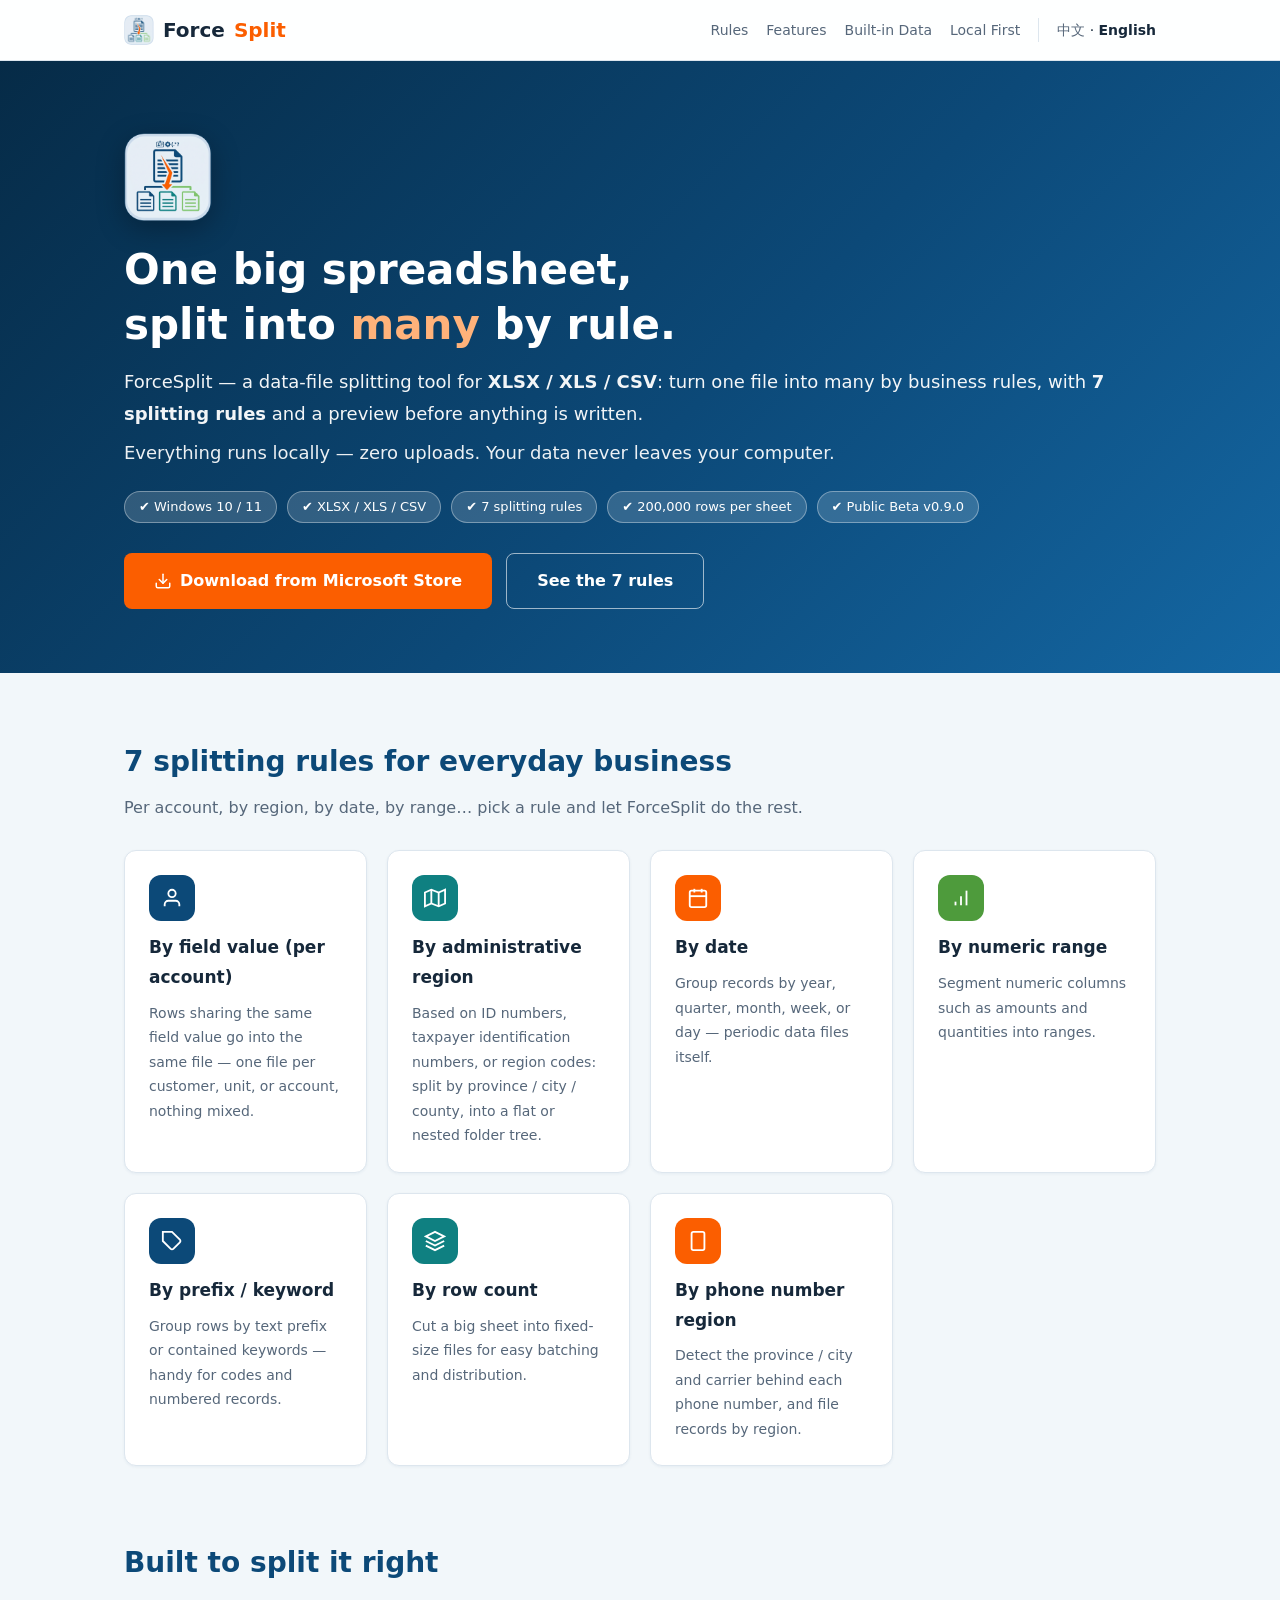
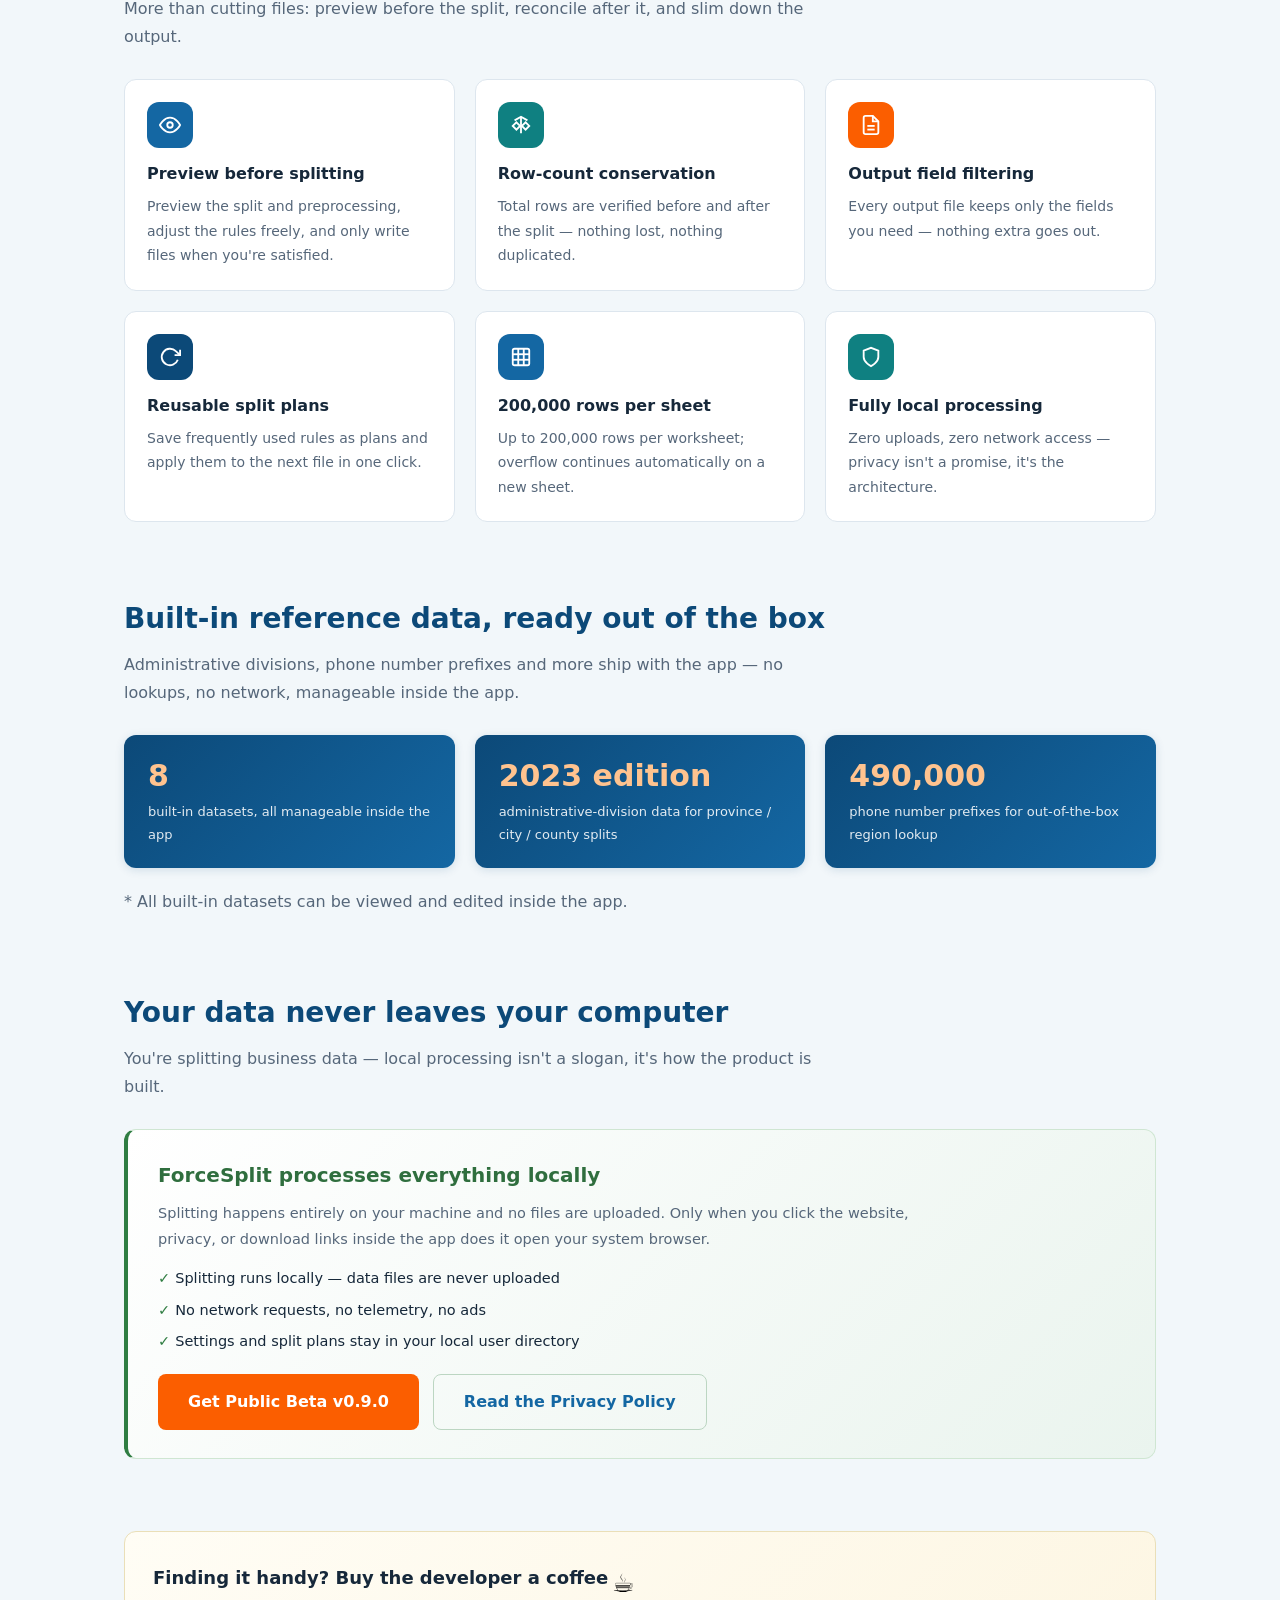
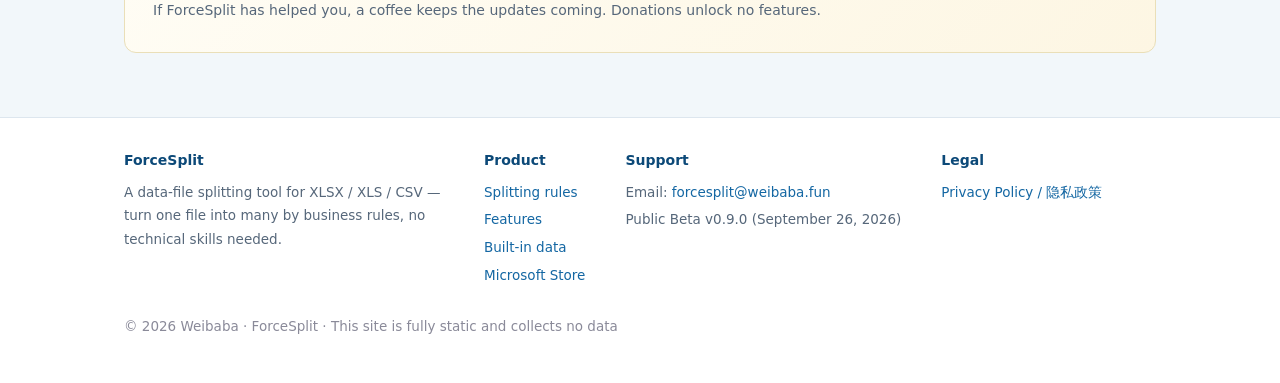
==== en/index.html @ 882e931e "v0.9.0" ====
<!DOCTYPE html>
<html lang="en">
<head>
<meta charset="UTF-8">
<meta name="viewport" content="width=device-width, initial-scale=1.0">
<link rel="icon" href="/favicon.ico" sizes="48x48">
<link rel="icon" type="image/png" sizes="128x128" href="/favicon.png">
<link rel="apple-touch-icon" href="/apple-touch-icon.png">
<meta name="description" content="ForceSplit — split XLSX / XLS / CSV data files into multiple files by business rules, no technical skills needed (Windows). 7 splitting rules: field value, administrative region, date, numeric range, prefix/keyword, row count, phone region; preview before splitting, row-count verification, fully local processing with zero uploads.">
<meta property="og:title" content="ForceSplit — Split Data Files by Field Rules">
<meta property="og:description" content="Split XLSX / XLS / CSV into multiple files by business rules · 7 splitting rules · preview before splitting · row-count verification · fully local, zero uploads.">
<meta property="og:type" content="website">
<meta property="og:url" content="https://forcesplit.weibaba.fun/en/">
<title>ForceSplit — Split Data Files by Field Rules | XLSX / XLS / CSV · 7 Rules</title>
<link rel="canonical" href="https://forcesplit.weibaba.fun/en/">
<link rel="alternate" hreflang="zh-CN" href="https://forcesplit.weibaba.fun/">
<link rel="alternate" hreflang="en" href="https://forcesplit.weibaba.fun/en/">
<link rel="alternate" hreflang="x-default" href="https://forcesplit.weibaba.fun/">
<meta property="og:image" content="https://forcesplit.weibaba.fun/assets/img/logo.png">
<link rel="stylesheet" href="/assets/style.css">
<script type="application/ld+json">
{"@context":"https://schema.org","@type":"SoftwareApplication",
 "name":"ForceSplit","operatingSystem":"Windows 10, Windows 11",
 "applicationCategory":"UtilitiesApplication",
 "url":"https://forcesplit.weibaba.fun/","softwareVersion":"0.9.0",
 "inLanguage":["zh-CN","en"],
 "description":"Split XLSX / XLS / CSV data files into multiple files by field-based business rules, fully processed locally on Windows."}
</script>
</head>
<body>

<nav>
  <div class="container nav-inner">
    <a class="brand" href="/en/"><img src="/assets/img/logo.png" alt="ForceSplit">Force<span class="dot">Split</span></a>
    <div class="nav-links">
      <a class="hide-sm" href="#rules">Rules</a>
      <a class="hide-sm" href="#features">Features</a>
      <a class="hide-sm" href="#data">Built-in Data</a>
      <a class="hide-sm" href="#local">Local First</a>
      <span class="lang-switch"><a href="/" hreflang="zh-CN" lang="zh-CN">中文</a> · <b>English</b></span>
    </div>
  </div>
</nav>

<header class="hero">
  <div class="container">
    <img class="hero-logo" src="/assets/img/logo.png" alt="ForceSplit">
    <h1>One big spreadsheet,<br>split into <span class="key">many</span> by rule.</h1>
    <p class="pitch">ForceSplit — a data-file splitting tool for <b>XLSX / XLS / CSV</b>: turn one file into many by business rules, with <b>7 splitting rules</b> and a preview before anything is written.</p>
    <p class="sub">Everything runs locally — zero uploads. Your data never leaves your computer.</p>
    <div class="platform-pills">
      <span class="pill">✔ Windows 10 / 11</span>
      <span class="pill">✔ XLSX / XLS / CSV</span>
      <span class="pill">✔ 7 splitting rules</span>
      <span class="pill">✔ 200,000 rows per sheet</span>
      <span class="pill">✔ Public Beta v0.9.0</span>
    </div>
    <div class="btn-row">
      <a class="btn btn-primary" href="https://apps.microsoft.com/detail/9MXMRG84K642">
        <svg width="18" height="18" viewBox="0 0 24 24" fill="none" stroke="currentColor" stroke-width="2" stroke-linecap="round" stroke-linejoin="round"><path d="M21 15v4a2 2 0 0 1-2 2H5a2 2 0 0 1-2-2v-4"/><polyline points="7 10 12 15 17 10"/><line x1="12" y1="15" x2="12" y2="3"/></svg>
        Download from Microsoft Store
      </a>
      <a class="btn btn-ghost" href="#rules">See the 7 rules</a>
    </div>
  </div>
</header>

<main class="container">

  <!-- ============ Rules ============ -->
  <section class="block" id="rules">
    <h2 class="title">7 splitting rules for everyday business</h2>
    <p class="lead">Per account, by region, by date, by range… pick a rule and let ForceSplit do the rest.</p>
    <div class="rule-grid">
      <div class="rule">
        <div class="ico c1"><svg width="22" height="22" viewBox="0 0 24 24" fill="none" stroke="currentColor" stroke-width="2"><path d="M20 21v-2a4 4 0 0 0-4-4H8a4 4 0 0 0-4 4v2"/><circle cx="12" cy="7" r="4"/></svg></div>
        <h3>By field value (per account)</h3>
        <p>Rows sharing the same field value go into the same file — one file per customer, unit, or account, nothing mixed.</p>
      </div>
      <div class="rule">
        <div class="ico c2"><svg width="22" height="22" viewBox="0 0 24 24" fill="none" stroke="currentColor" stroke-width="2"><polygon points="1 6 8 3 16 6 23 3 23 18 16 21 8 18 1 21"/><line x1="8" y1="3" x2="8" y2="18"/><line x1="16" y1="6" x2="16" y2="21"/></svg></div>
        <h3>By administrative region</h3>
        <p>Based on ID numbers, taxpayer identification numbers, or region codes: split by province / city / county, into a flat or nested folder tree.</p>
      </div>
      <div class="rule">
        <div class="ico c3"><svg width="22" height="22" viewBox="0 0 24 24" fill="none" stroke="currentColor" stroke-width="2"><rect x="3" y="4" width="18" height="18" rx="2"/><line x1="16" y1="2" x2="16" y2="6"/><line x1="8" y1="2" x2="8" y2="6"/><line x1="3" y1="10" x2="21" y2="10"/></svg></div>
        <h3>By date</h3>
        <p>Group records by year, quarter, month, week, or day — periodic data files itself.</p>
      </div>
      <div class="rule">
        <div class="ico c4"><svg width="22" height="22" viewBox="0 0 24 24" fill="none" stroke="currentColor" stroke-width="2"><line x1="12" y1="20" x2="12" y2="10"/><line x1="18" y1="20" x2="18" y2="4"/><line x1="6" y1="20" x2="6" y2="16"/></svg></div>
        <h3>By numeric range</h3>
        <p>Segment numeric columns such as amounts and quantities into ranges.</p>
      </div>
      <div class="rule">
        <div class="ico c1"><svg width="22" height="22" viewBox="0 0 24 24" fill="none" stroke="currentColor" stroke-width="2"><path d="M20.59 13.41l-7.17 7.17a2 2 0 0 1-2.83 0L2 12V2h10l8.59 8.59a2 2 0 0 1 0 2.83z"/><line x1="7" y1="7" x2="7.01" y2="7"/></svg></div>
        <h3>By prefix / keyword</h3>
        <p>Group rows by text prefix or contained keywords — handy for codes and numbered records.</p>
      </div>
      <div class="rule">
        <div class="ico c2"><svg width="22" height="22" viewBox="0 0 24 24" fill="none" stroke="currentColor" stroke-width="2"><polygon points="12 2 2 7 12 12 22 7 12 2"/><polyline points="2 17 12 22 22 17"/><polyline points="2 12 12 17 22 12"/></svg></div>
        <h3>By row count</h3>
        <p>Cut a big sheet into fixed-size files for easy batching and distribution.</p>
      </div>
      <div class="rule">
        <div class="ico c3"><svg width="22" height="22" viewBox="0 0 24 24" fill="none" stroke="currentColor" stroke-width="2"><rect x="5" y="2" width="14" height="20" rx="2"/><line x1="12" y1="18" x2="12.01" y2="18"/></svg></div>
        <h3>By phone number region</h3>
        <p>Detect the province / city and carrier behind each phone number, and file records by region.</p>
      </div>
    </div>
  </section>

  <!-- ============ Features ============ -->
  <section class="block" id="features">
    <h2 class="title">Built to split it right</h2>
    <p class="lead">More than cutting files: preview before the split, reconcile after it, and slim down the output.</p>
    <div class="feat-grid">
      <div class="feat">
        <div class="ico c1"><svg width="22" height="22" viewBox="0 0 24 24" fill="none" stroke="currentColor" stroke-width="2"><path d="M1 12s4-8 11-8 11 8 11 8-4 8-11 8-11-8-11-8z"/><circle cx="12" cy="12" r="3"/></svg></div>
        <h3>Preview before splitting</h3>
        <p>Preview the split and preprocessing, adjust the rules freely, and only write files when you're satisfied.</p>
      </div>
      <div class="feat">
        <div class="ico c2"><svg width="22" height="22" viewBox="0 0 24 24" fill="none" stroke="currentColor" stroke-width="2"><path d="M12 3v18"/><path d="M5 7l7-4 7 4"/><path d="M3 13l4-4 4 4-4 4-4-4z"/><path d="M13 13l4-4 4 4-4 4-4-4z"/></svg></div>
        <h3>Row-count conservation</h3>
        <p>Total rows are verified before and after the split — nothing lost, nothing duplicated.</p>
      </div>
      <div class="feat">
        <div class="ico c3"><svg width="22" height="22" viewBox="0 0 24 24" fill="none" stroke="currentColor" stroke-width="2"><path d="M14 2H6a2 2 0 0 0-2 2v16a2 2 0 0 0 2 2h12a2 2 0 0 0 2-2V8z"/><polyline points="14 2 14 8 20 8"/><line x1="16" y1="13" x2="8" y2="13"/><line x1="16" y1="17" x2="8" y2="17"/></svg></div>
        <h3>Output field filtering</h3>
        <p>Every output file keeps only the fields you need — nothing extra goes out.</p>
      </div>
      <div class="feat">
        <div class="ico c4"><svg width="22" height="22" viewBox="0 0 24 24" fill="none" stroke="currentColor" stroke-width="2"><polyline points="23 4 23 10 17 10"/><path d="M20.49 15a9 9 0 1 1-2.12-9.36L23 10"/></svg></div>
        <h3>Reusable split plans</h3>
        <p>Save frequently used rules as plans and apply them to the next file in one click.</p>
      </div>
      <div class="feat">
        <div class="ico c1"><svg width="22" height="22" viewBox="0 0 24 24" fill="none" stroke="currentColor" stroke-width="2"><rect x="3" y="3" width="18" height="18" rx="2"/><path d="M3 9h18"/><path d="M3 15h18"/><path d="M9 3v18"/><path d="M15 3v18"/></svg></div>
        <h3>200,000 rows per sheet</h3>
        <p>Up to 200,000 rows per worksheet; overflow continues automatically on a new sheet.</p>
      </div>
      <div class="feat">
        <div class="ico c2"><svg width="22" height="22" viewBox="0 0 24 24" fill="none" stroke="currentColor" stroke-width="2"><path d="M12 22s8-4 8-10V5l-8-3-8 3v7c0 6 8 10 8 10z"/></svg></div>
        <h3>Fully local processing</h3>
        <p>Zero uploads, zero network access — privacy isn't a promise, it's the architecture.</p>
      </div>
    </div>
  </section>

  <!-- ============ Built-in data ============ -->
  <section class="block" id="data">
    <h2 class="title">Built-in reference data, ready out of the box</h2>
    <p class="lead">Administrative divisions, phone number prefixes and more ship with the app — no lookups, no network, manageable inside the app.</p>
    <div class="stat-cards">
      <div class="stat"><b>8</b><span>built-in datasets, all manageable inside the app</span></div>
      <div class="stat"><b>2023 edition</b><span>administrative-division data for province / city / county splits</span></div>
      <div class="stat"><b>490,000</b><span>phone number prefixes for out-of-the-box region lookup</span></div>
    </div>
    <p class="lead" style="margin-bottom:0">* All built-in datasets can be viewed and edited inside the app.</p>
  </section>

  <!-- ============ Local first ============ -->
  <section class="block" id="local">
    <h2 class="title">Your data never leaves your computer</h2>
    <p class="lead">You're splitting business data — local processing isn't a slogan, it's how the product is built.</p>
    <div class="local-box">
      <h3>ForceSplit processes everything locally</h3>
      <p>Splitting happens entirely on your machine and no files are uploaded. Only when you click the website, privacy, or download links inside the app does it open your system browser.</p>
      <ul>
        <li>Splitting runs locally — data files are never uploaded</li>
        <li>No network requests, no telemetry, no ads</li>
        <li>Settings and split plans stay in your local user directory</li>
      </ul>
      <div class="btn-row">
        <a class="btn btn-primary" href="https://apps.microsoft.com/detail/9MXMRG84K642">Get Public Beta v0.9.0</a>
        <a class="btn btn-ghost" style="border-color:#bcd6c2;color:var(--accent)" href="/privacy/">Read the Privacy Policy</a>
      </div>
    </div>
  </section>

  <!-- ============ Sponsor ============ -->
  <div class="sponsor">
    <div class="sponsor-text">
      <h3>Finding it handy? Buy the developer a coffee<button class="coffee-btn" type="button" aria-label="WeChat QR code" title="Tap to say thanks" onclick="var m=document.getElementById('qr-modal');m.style.display=(m.style.display==='flex')?'none':'flex';">☕</button></h3>
      <p>If ForceSplit has helped you, a coffee keeps the updates coming. Donations unlock no features.</p>
    </div>
  </div>

  <div id="qr-modal" class="qr-modal" onclick="this.style.display='none'">
    <div class="qr-card" onclick="event.stopPropagation()">
      <img src="/assets/img/donate_qr.jpg" alt="WeChat QR code">
      <span>Scan with WeChat · buy the developer a coffee</span>
      <button type="button" onclick="document.getElementById('qr-modal').style.display='none'">✕</button>
    </div>
  </div>

</main>

<footer>
  <div class="container">
    <div class="cols">
      <div style="max-width:320px">
        <h4>ForceSplit</h4>
        <p>A data-file splitting tool for XLSX / XLS / CSV — turn one file into many by business rules, no technical skills needed.</p>
      </div>
      <div>
        <h4>Product</h4>
        <ul>
          <li><a href="#rules">Splitting rules</a></li>
          <li><a href="#features">Features</a></li>
          <li><a href="#data">Built-in data</a></li>
          <li><a href="https://apps.microsoft.com/detail/9MXMRG84K642">Microsoft Store</a></li>
        </ul>
      </div>
      <div>
        <h4>Support</h4>
        <ul>
          <li>Email: <a href="mailto:forcesplit@weibaba.fun">forcesplit@weibaba.fun</a></li>
          <li>Public Beta v0.9.0 (September 26, 2026)</li>
        </ul>
      </div>
      <div>
        <h4>Legal</h4>
        <ul>
          <li><a href="/privacy/">Privacy Policy / 隐私政策</a></li>
        </ul>
      </div>
    </div>
    <p class="legal">© 2026 Weibaba · ForceSplit · This site is fully static and collects no data</p>
  </div>
</footer>

</body>
</html>
---- assets/style.css ----
/* ForceSplit 官网样式 —— 配色取自应用图标（store/ico/app_icon.png，像素取色）
   品牌深蓝 #0C4978（文档描边）/ 品牌亮蓝 #1467A3 / 拆分橙 #FB5E00（箭头）
   青绿 #0F8081（青色文档）/ 叶绿 #7EC76B（绿色文档）/ 底蓝 #E7F0F7 */
:root {
  --ink: #16283a; --sub: #56677a; --line: #dde6ee; --bg: #f2f7fa;
  --accent: #1467a3; --accent-deep: #0c4978;
  --orange: #fb5e00; --orange-d: #d94f00;
  --teal: #0f8081; --green: #7ec76b; --green-d: #4e9b3c;
  --ok: #2f7d42; --warn: #b45309;
  --hero1: #062b47; --hero2: #1467a3; --card: #ffffff;
}
* { box-sizing: border-box; margin: 0; }
html { scroll-behavior: smooth; }
body {
  color: var(--ink); background: var(--bg); line-height: 1.75; font-size: 16px;
  font-family: "Microsoft YaHei UI", "Segoe UI", system-ui, -apple-system, sans-serif;
}
a { color: var(--accent); text-decoration: none; }
a:hover { text-decoration: underline; }
.container { max-width: 1080px; margin: 0 auto; padding: 0 24px; }

/* ---------- 顶部导航 ---------- */
nav {
  position: sticky; top: 0; z-index: 10; background: rgba(255,255,255,.92);
  backdrop-filter: blur(8px); border-bottom: 1px solid var(--line);
}
.nav-inner { display: flex; align-items: center; gap: 20px; height: 60px; }
.brand { font-size: 20px; font-weight: 700; color: var(--ink);
  display: inline-flex; align-items: center; gap: 9px; }
.brand img { height: 30px; width: 30px; border-radius: 7px; display: block; }
.brand .dot { color: var(--orange); }
.nav-links { margin-left: auto; display: flex; align-items: center; gap: 18px; font-size: 14px; }
.nav-links a { color: var(--sub); }
.lang-switch { border-left: 1px solid var(--line); padding-left: 18px; }
.lang-switch b { color: var(--ink); }

/* ---------- Hero ---------- */
.hero {
  background: linear-gradient(135deg, var(--hero1) 0%, var(--accent-deep) 55%, var(--hero2) 100%);
  color: #fff; padding: 72px 0 64px;
}
.hero-logo {
  height: 88px; width: 88px; border-radius: 20px; display: block;
  box-shadow: 0 8px 28px rgba(0,0,0,.28); margin-bottom: 22px;
}
.hero h1 { font-size: 42px; line-height: 1.3; margin-bottom: 14px; }
.hero h1 .key { color: #ffb27a; }
.hero p.sub { font-size: clamp(15px, 1.9vw, 18px); opacity: .92; }
.hero .pitch { font-size: clamp(15px, 1.9vw, 18px); margin-bottom: 8px; opacity: .95; }
.platform-pills { display: flex; gap: 10px; margin: 22px 0 30px; flex-wrap: wrap; }
.pill {
  font-size: 13px; padding: 4px 14px; border-radius: 16px;
  background: rgba(255,255,255,.16); border: 1px solid rgba(255,255,255,.35);
}
.pill.dim { opacity: .7; }
.btn-row { display: flex; gap: 14px; flex-wrap: wrap; }
.btn {
  display: inline-flex; align-items: center; gap: 8px; padding: 13px 30px;
  border-radius: 8px; font-size: 16px; font-weight: 600; border: none; cursor: pointer;
}
.btn-primary { background: var(--orange); color: #fff; }
.btn-primary:hover { background: var(--orange-d); text-decoration: none; }
.btn-ghost {
  background: transparent; color: #fff; border: 1px solid rgba(255,255,255,.6);
}
.btn-ghost:hover { background: rgba(255,255,255,.12); text-decoration: none; }
.btn svg { flex: none; }

/* ---------- 通用区块 ---------- */
section.block { padding: 64px 0 8px; }
h2.title { font-size: 28px; margin-bottom: 8px; color: var(--accent-deep); }
p.lead { color: var(--sub); max-width: 720px; margin-bottom: 28px; }

/* 拆分规则卡片 */
.rule-grid { display: grid; grid-template-columns: repeat(4, 1fr); gap: 20px; }
.rule {
  background: var(--card); border: 1px solid var(--line); border-radius: 12px;
  padding: 24px; box-shadow: 0 1px 3px rgba(12,73,120,.06);
}
.rule .ico {
  width: 46px; height: 46px; border-radius: 12px; display: flex;
  align-items: center; justify-content: center; margin-bottom: 12px; color: #fff;
}
.rule .ico.c1 { background: var(--accent-deep); }
.rule .ico.c2 { background: var(--teal); }
.rule .ico.c3 { background: var(--orange); }
.rule .ico.c4 { background: var(--green-d); }
.rule h3 { font-size: 17px; margin-bottom: 8px; }
.rule p { font-size: 14px; color: var(--sub); }

/* 功能亮点 */
.feat-grid { display: grid; grid-template-columns: repeat(3, 1fr); gap: 20px; }
.feat {
  background: var(--card); border: 1px solid var(--line); border-radius: 12px; padding: 22px;
  transition: transform .18s ease, box-shadow .18s ease, border-color .18s ease;
}
.feat:hover {
  transform: translateY(-3px); box-shadow: 0 10px 24px rgba(12,73,120,.10);
  border-color: #bcd6e8;
}
.feat .ico {
  width: 46px; height: 46px; border-radius: 12px; display: flex;
  align-items: center; justify-content: center; margin-bottom: 12px;
}
.feat .ico.c1 { background: var(--accent); color: #fff; }
.feat .ico.c2 { background: var(--teal); color: #fff; }
.feat .ico.c3 { background: var(--orange); color: #fff; }
.feat .ico.c4 { background: var(--accent-deep); color: #fff; }
.feat h3 { font-size: 16px; margin-bottom: 6px; }
.feat p { font-size: 14px; color: var(--sub); }

/* 内置基础数据 */
.stat-cards { display: grid; grid-template-columns: repeat(3, 1fr); gap: 20px; margin-bottom: 20px; }
.stat {
  background: linear-gradient(135deg, var(--accent-deep), var(--hero2)); color: #fff;
  border-radius: 12px; padding: 22px 24px; box-shadow: 0 2px 10px rgba(12,73,120,.14);
}
.stat b {
  font-size: clamp(22px, 2.4vw, 30px); display: block; line-height: 1.25;
  color: #ffc38f; font-variant-numeric: tabular-nums;
}
.stat span { font-size: 13px; opacity: .88; display: block; margin-top: 6px; }

/* 本地处理承诺框 */
.local-box {
  margin: 26px 0 8px; background: linear-gradient(135deg, #ffffff, #eaf4ee);
  border: 1px solid #cfe6d2; border-left: 4px solid var(--ok);
  border-radius: 12px; padding: 28px 30px;
}
.local-box h3 { font-size: 20px; margin-bottom: 8px; color: #2f6e3e; }
.local-box p { font-size: 14.5px; color: var(--sub); max-width: 780px; }
.local-box ul { list-style: none; padding: 0; margin: 14px 0 20px; }
.local-box li { font-size: 14.5px; color: var(--ink); margin: 6px 0; }
.local-box li::before { content: "✓ "; color: var(--ok); font-weight: 700; }
.local-box .btn-primary { color: #fff; }

/* 赞助（点击咖啡图标弹出收款码） */
.sponsor {
  margin: 56px 0 8px; background: linear-gradient(135deg, #fffdf5, #fdf6e3);
  border: 1px solid #eadfb8; border-radius: 12px; padding: 30px 28px;
  display: flex; align-items: center; gap: 24px; flex-wrap: wrap;
}
.sponsor h3 { font-size: 18px; margin-bottom: 4px; }
.sponsor p { font-size: 14px; color: var(--sub); }
/* 标题行尾的咖啡表情按钮：transform 缩放不改变行高与文字尺寸 */
.coffee-btn {
  background: none; border: none; cursor: pointer;
  display: inline-block; font: inherit; line-height: 1;
  padding: 0 0 0 6px; vertical-align: -6px;
  transform: scale(1.4); transform-origin: center;
  animation: coffee-bounce 2s ease-in-out infinite;
}
/* 每 2 秒轻微跳动 2 下 */
@keyframes coffee-bounce {
  0%, 14%, 28%, 100% { transform: scale(1.4) translateY(0); }
  7%                 { transform: scale(1.4) translateY(-3px); }
  21%                { transform: scale(1.4) translateY(-3px); }
}

/* 收款码弹层 */
.qr-modal {
  display: none; position: fixed; inset: 0; z-index: 200;
  background: rgba(20, 20, 24, .55); backdrop-filter: blur(2px);
  align-items: center; justify-content: center; cursor: zoom-out;
}
.qr-card {
  position: relative; background: #fff; border-radius: 16px; padding: 22px 22px 16px;
  text-align: center; box-shadow: 0 18px 50px rgba(0,0,0,.35); cursor: default;
}
.qr-card img { width: 240px; height: auto; border-radius: 10px; display: block; }
.qr-card span { font-size: 13px; color: #6b6b70; margin-top: 10px; display: block; }
.qr-card button {
  position: absolute; top: 8px; right: 8px; border: none; background: #f2f2f4;
  width: 28px; height: 28px; border-radius: 50%; cursor: pointer; font-size: 13px; color: #666;
}
.qr-card button:hover { background: #e4e4e8; }

/* 页脚 */
footer { border-top: 1px solid var(--line); margin-top: 64px; padding: 30px 0 44px;
  color: var(--sub); font-size: 13.5px; background: #fff; }
footer .cols { display: flex; gap: 40px; flex-wrap: wrap; }
footer h4 { color: var(--accent-deep); font-size: 14px; margin-bottom: 8px; }
footer ul { list-style: none; padding: 0; }
footer li { margin: 4px 0; }
footer .legal { margin-top: 24px; color: #8a8a99; }

/* ---------- 隐私政策页（/privacy/，中英同页切换） ---------- */
.privacy .page { max-width: 860px; margin: 0 auto; padding: 40px 28px 64px; }
.privacy header { border-bottom: 3px solid var(--accent); padding-bottom: 18px; margin-bottom: 26px; }
.privacy header h1 { margin: 0 0 6px; font-size: 26px; }
.privacy header .date { color: var(--sub); font-size: 14px; }
.privacy .langs { margin: 0 0 26px; }
.privacy .langs a { display: inline-block; padding: 5px 16px; margin-right: 8px; border: 1px solid var(--line);
  border-radius: 18px; text-decoration: none; color: var(--accent); background: #fff; font-size: 14px; }
.privacy .langs a:hover { background: #e3eef7; }
.privacy .pledge { background: #eef6ef; border: 1px solid #cfe6d2; border-left: 4px solid #3d8b4f;
  border-radius: 6px; padding: 14px 18px; margin: 0 0 26px; }
.privacy .pledge strong { color: #2f6e3e; }
.privacy section { background: #fff; border: 1px solid var(--line); border-radius: 8px;
  padding: 22px 26px; margin-bottom: 18px; }
.privacy section h2 { font-size: 18px; margin: 0 0 12px; color: var(--accent-deep); }
.privacy table { width: 100%; border-collapse: collapse; margin: 10px 0; font-size: 14px; }
.privacy th, .privacy td { border: 1px solid var(--line); padding: 7px 10px; text-align: left; vertical-align: top; }
.privacy th { background: #e3eef7; }
.privacy ul { padding-left: 22px; margin: 8px 0; }
.privacy li { margin: 3px 0; }
.privacy code { background: #e3eef7; border-radius: 3px; padding: 1px 6px; font-size: 13.5px; }
.privacy .contact { font-size: 16px; }
.privacy footer { text-align: center; color: var(--sub); font-size: 13px; margin-top: 30px; }
.privacy .en { display: none; }
html[data-lang="en"] .privacy .zh { display: none; }
html[data-lang="en"] .privacy .en { display: block; }
html[data-lang="zh"] .privacy .en { display: none; }
html[data-lang="zh"] .privacy .zh { display: block; }

@media (max-width: 820px) {
  .rule-grid, .feat-grid { grid-template-columns: 1fr; }
  .stat-cards { grid-template-columns: 1fr; }
  .hero h1 { font-size: 30px; }
  .nav-links a.hide-sm { display: none; }
}
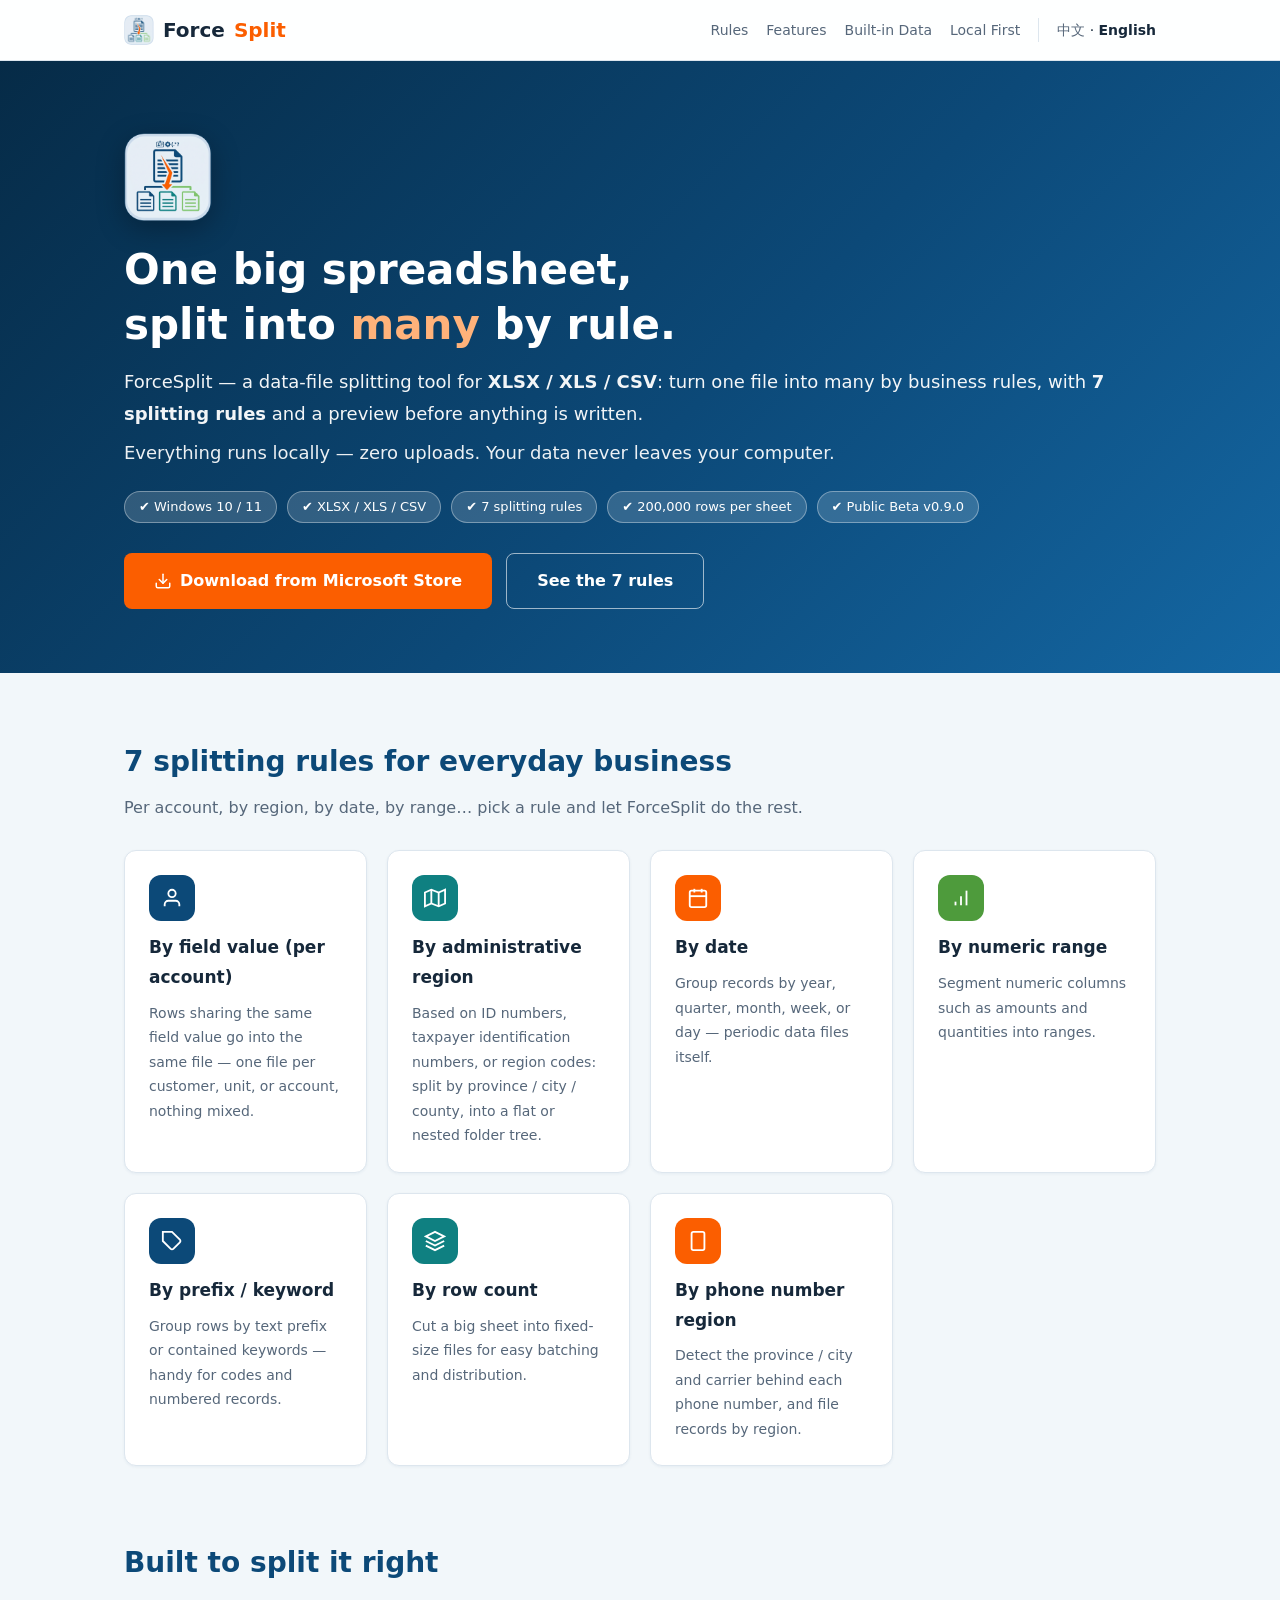
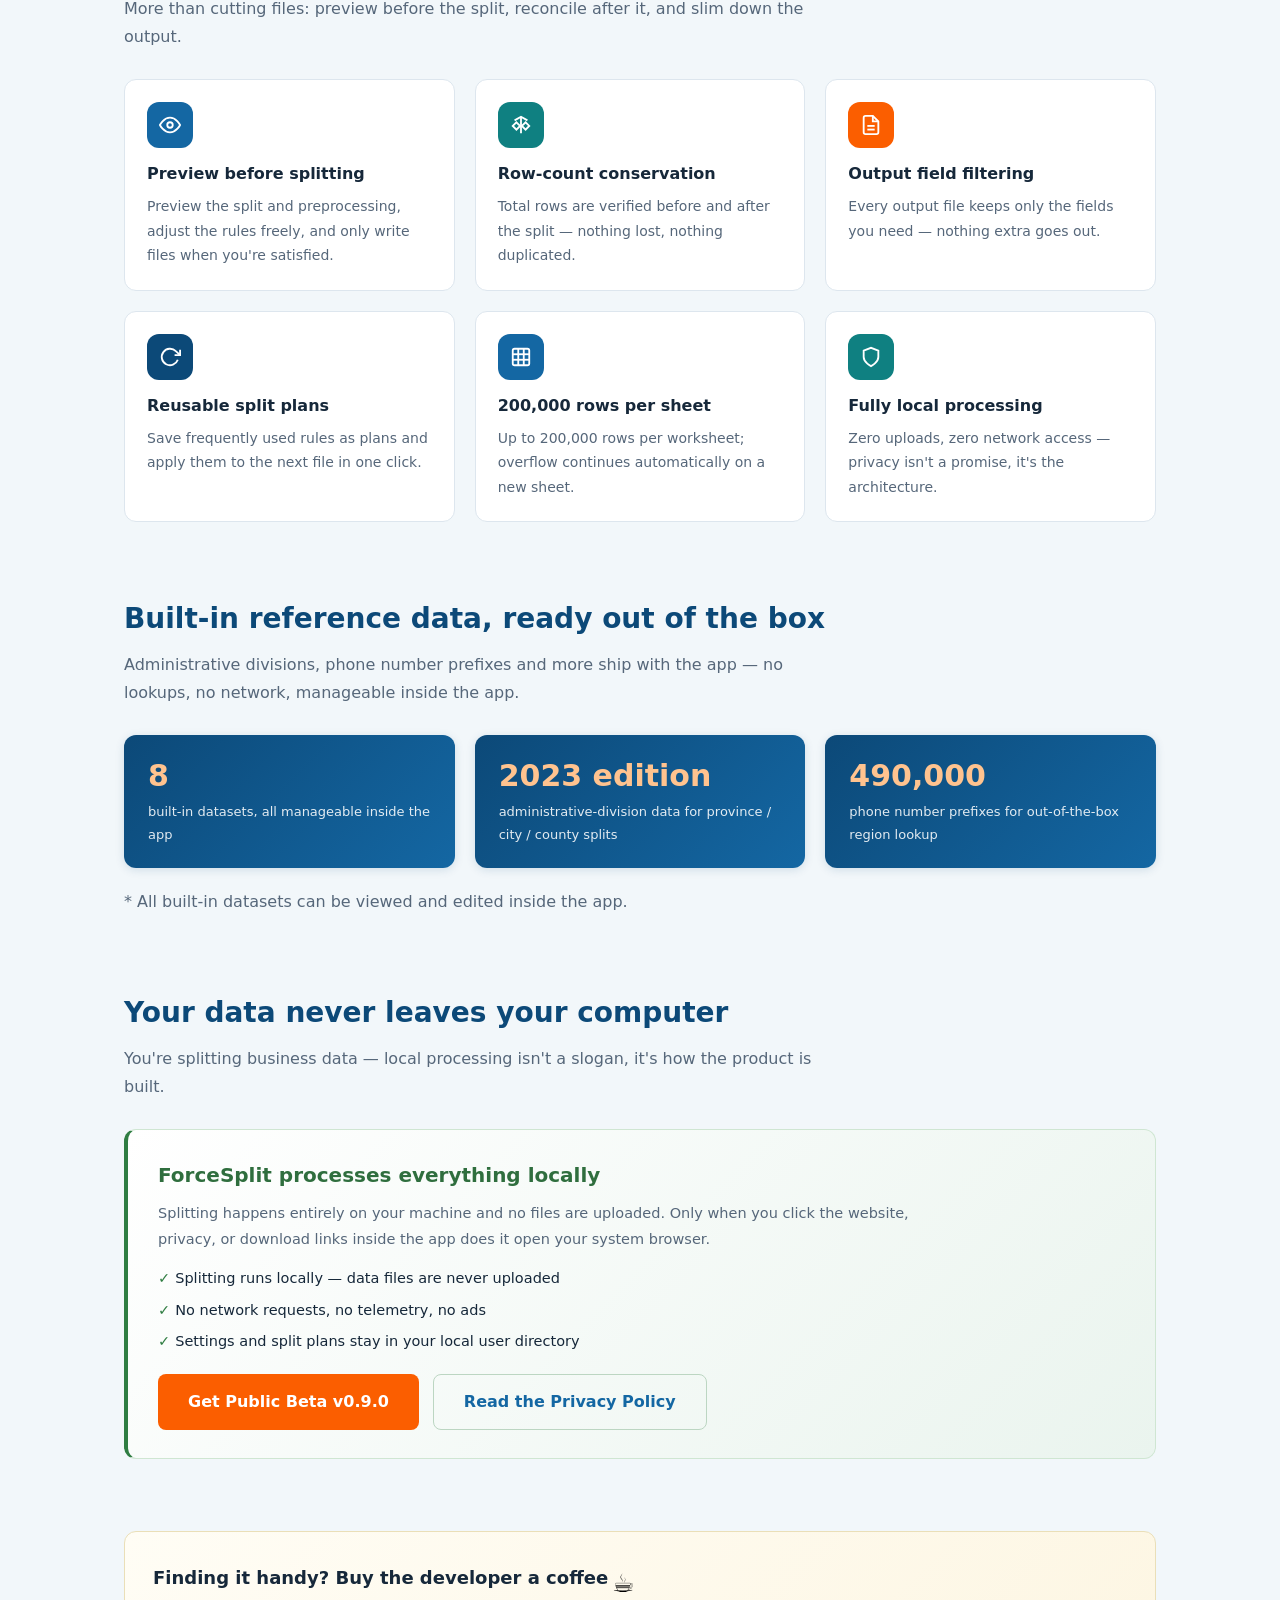
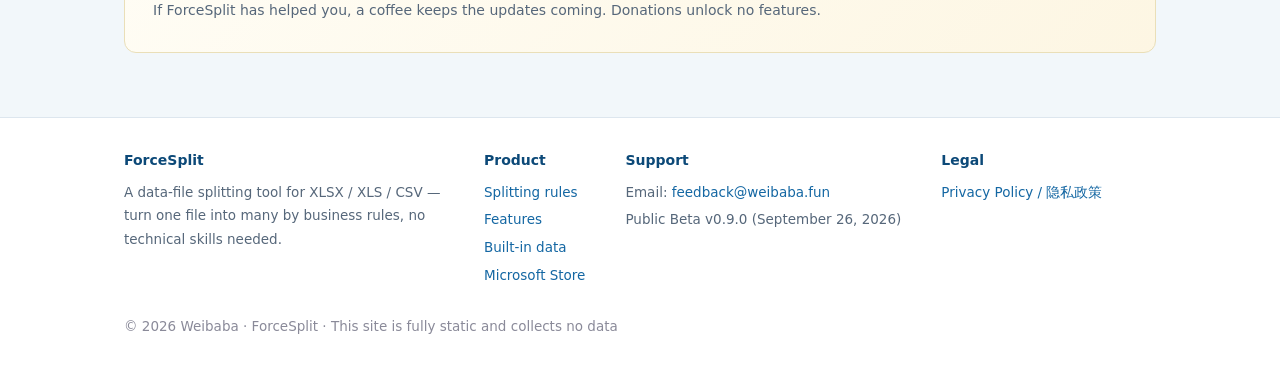
==== commit 02472169: "v0.9.1" ====
--- a/en/index.html
+++ b/en/index.html
@@ -216,7 +216,7 @@
       <div>
         <h4>Support</h4>
         <ul>
-          <li>Email: <a href="mailto:forcesplit@weibaba.fun">forcesplit@weibaba.fun</a></li>
+          <li>Email: <a href="mailto:feedback@weibaba.fun">feedback@weibaba.fun</a></li>
           <li>Public Beta v0.9.0 (September 26, 2026)</li>
         </ul>
       </div>
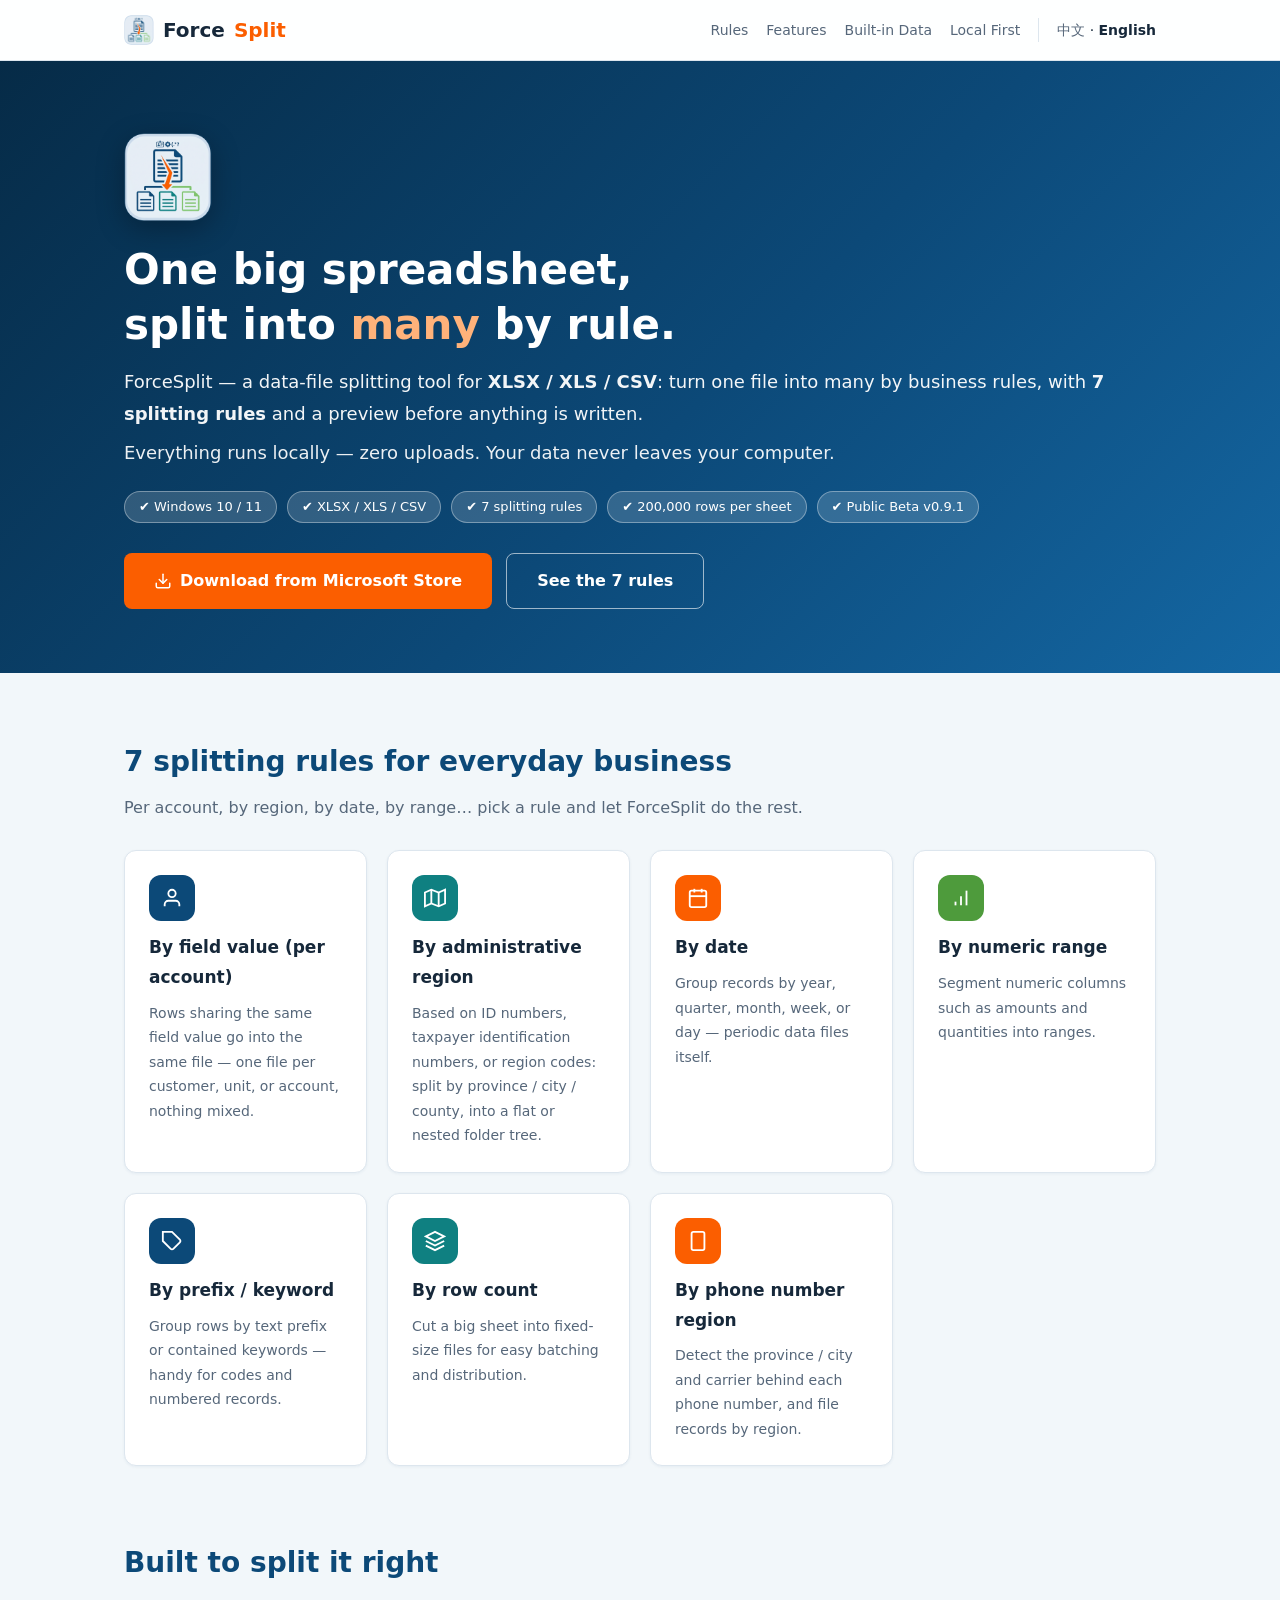
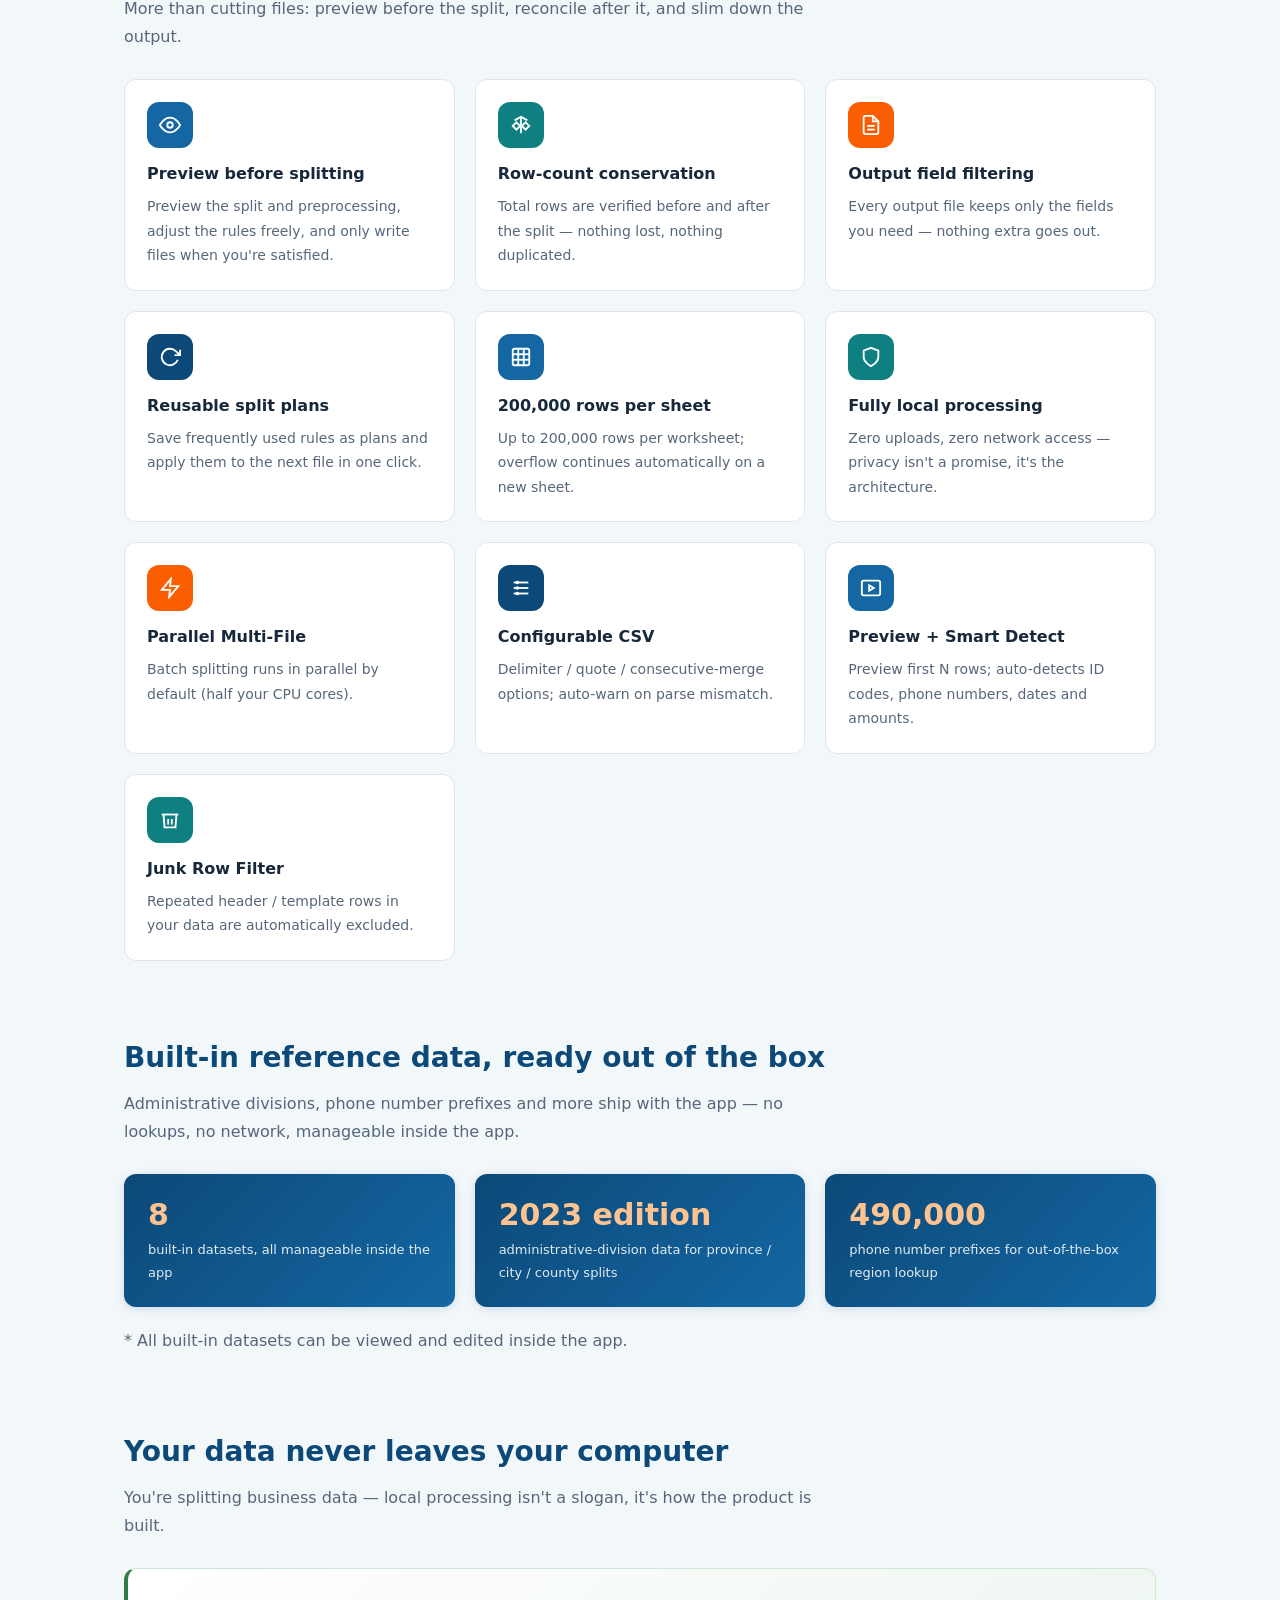
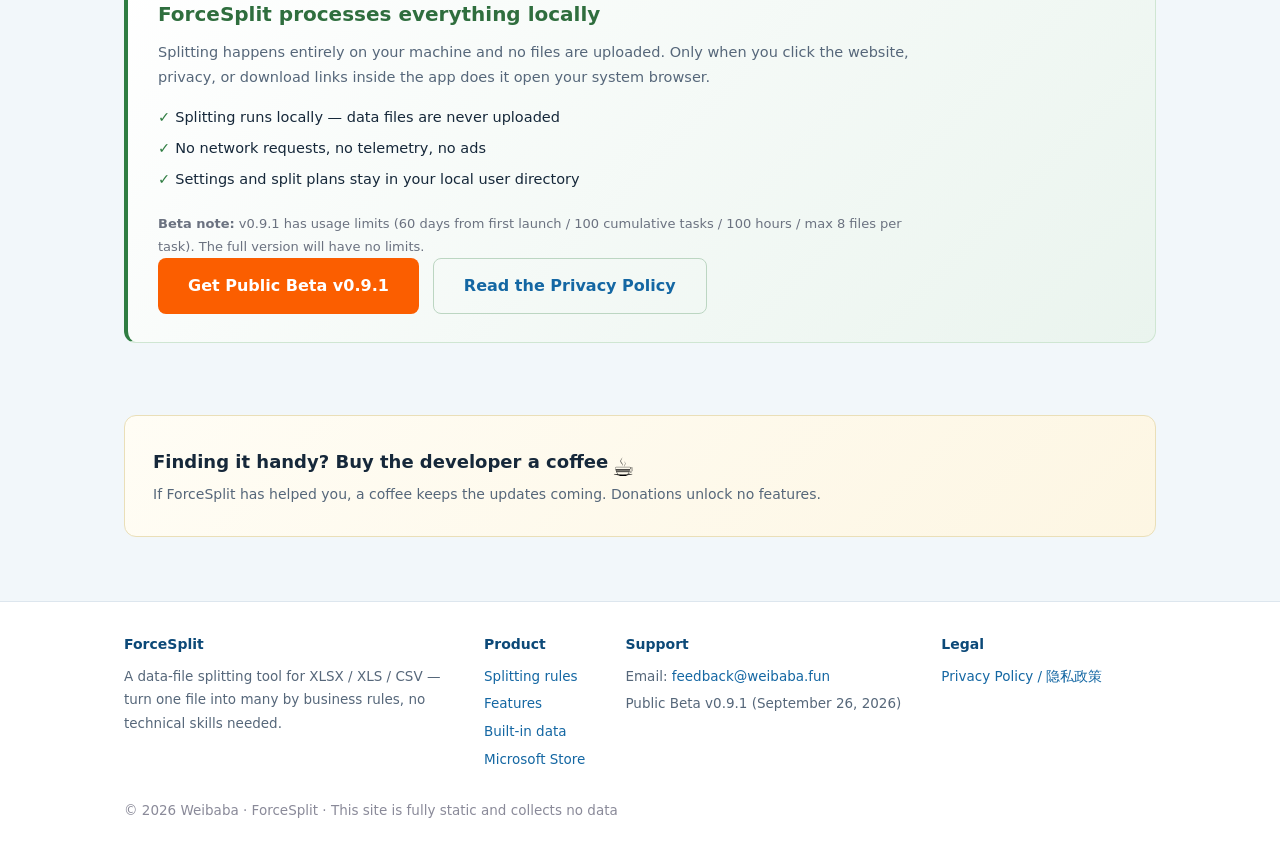
==== commit 54c65302: "v0.9.1" ====
--- a/en/index.html
+++ b/en/index.html
@@ -22,7 +22,7 @@
 {"@context":"https://schema.org","@type":"SoftwareApplication",
  "name":"ForceSplit","operatingSystem":"Windows 10, Windows 11",
  "applicationCategory":"UtilitiesApplication",
- "url":"https://forcesplit.weibaba.fun/","softwareVersion":"0.9.0",
+ "url":"https://forcesplit.weibaba.fun/","softwareVersion":"0.9.1",
  "inLanguage":["zh-CN","en"],
  "description":"Split XLSX / XLS / CSV data files into multiple files by field-based business rules, fully processed locally on Windows."}
 </script>
@@ -53,7 +53,7 @@
       <span class="pill">✔ XLSX / XLS / CSV</span>
       <span class="pill">✔ 7 splitting rules</span>
       <span class="pill">✔ 200,000 rows per sheet</span>
-      <span class="pill">✔ Public Beta v0.9.0</span>
+      <span class="pill">✔ Public Beta v0.9.1</span>
     </div>
     <div class="btn-row">
       <a class="btn btn-primary" href="https://apps.microsoft.com/detail/9MXMRG84K642">
@@ -145,7 +145,27 @@
         <h3>Fully local processing</h3>
         <p>Zero uploads, zero network access — privacy isn't a promise, it's the architecture.</p>
       </div>
-    </div>
+          <div class="feat">
+        <div class="ico c3"><svg width="22" height="22" viewBox="0 0 24 24" fill="none" stroke="currentColor" stroke-width="2"><path d="M13 2L3 14h9l-1 8 10-12h-9l1-8z"/></svg></div>
+        <h3>Parallel Multi-File</h3>
+        <p>Batch splitting runs in parallel by default (half your CPU cores).</p>
+      </div>
+      <div class="feat">
+        <div class="ico c4"><svg width="22" height="22" viewBox="0 0 24 24" fill="none" stroke="currentColor" stroke-width="2"><path d="M4 6h16"/><path d="M4 12h16"/><path d="M4 18h16"/><circle cx="8" cy="6" r="1"/><circle cx="8" cy="12" r="1"/><circle cx="8" cy="18" r="1"/></svg></div>
+        <h3>Configurable CSV</h3>
+        <p>Delimiter / quote / consecutive-merge options; auto-warn on parse mismatch.</p>
+      </div>
+      <div class="feat">
+        <div class="ico c1"><svg width="22" height="22" viewBox="0 0 24 24" fill="none" stroke="currentColor" stroke-width="2"><rect x="2" y="4" width="20" height="16" rx="2"/><path d="M10 9l5 3-5 3z"/></svg></div>
+        <h3>Preview + Smart Detect</h3>
+        <p>Preview first N rows; auto-detects ID codes, phone numbers, dates and amounts.</p>
+      </div>
+      <div class="feat">
+        <div class="ico c2"><svg width="22" height="22" viewBox="0 0 24 24" fill="none" stroke="currentColor" stroke-width="2"><polyline points="3 6 9 6 21 6"/><path d="M19 6l-1 14H6L5 6"/><path d="M10 11v6"/><path d="M14 11v6"/></svg></div>
+        <h3>Junk Row Filter</h3>
+        <p>Repeated header / template rows in your data are automatically excluded.</p>
+      </div>
+</div>
   </section>
 
   <!-- ============ Built-in data ============ -->
@@ -172,8 +192,9 @@
         <li>No network requests, no telemetry, no ads</li>
         <li>Settings and split plans stay in your local user directory</li>
       </ul>
+      <p style="margin-top:14px;font-size:13px;color:#6b7280"><b>Beta note:</b> v0.9.1 has usage limits (60 days from first launch / 100 cumulative tasks / 100 hours / max 8 files per task). The full version will have no limits.</p>
       <div class="btn-row">
-        <a class="btn btn-primary" href="https://apps.microsoft.com/detail/9MXMRG84K642">Get Public Beta v0.9.0</a>
+        <a class="btn btn-primary" href="https://apps.microsoft.com/detail/9MXMRG84K642">Get Public Beta v0.9.1</a>
         <a class="btn btn-ghost" style="border-color:#bcd6c2;color:var(--accent)" href="/privacy/">Read the Privacy Policy</a>
       </div>
     </div>
@@ -217,7 +238,7 @@
         <h4>Support</h4>
         <ul>
           <li>Email: <a href="mailto:feedback@weibaba.fun">feedback@weibaba.fun</a></li>
-          <li>Public Beta v0.9.0 (September 26, 2026)</li>
+          <li>Public Beta v0.9.1 (September 26, 2026)</li>
         </ul>
       </div>
       <div>
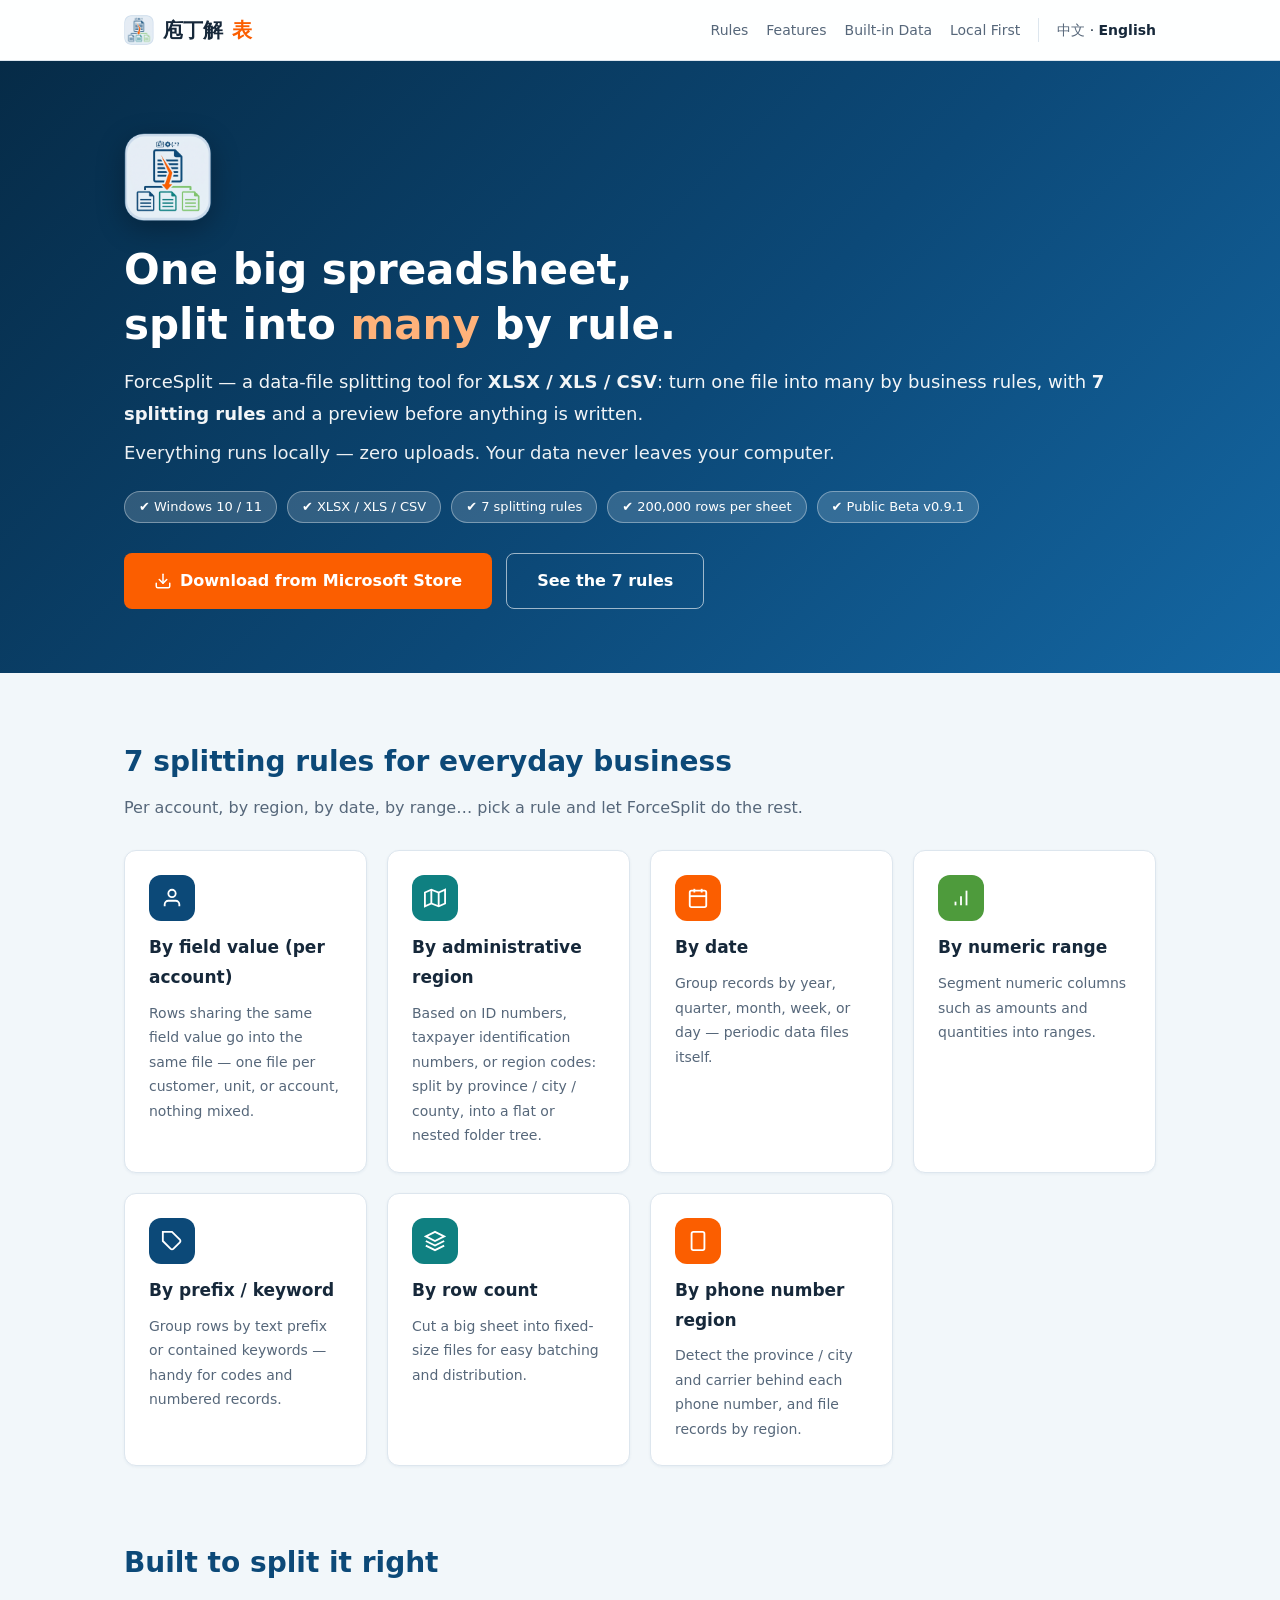
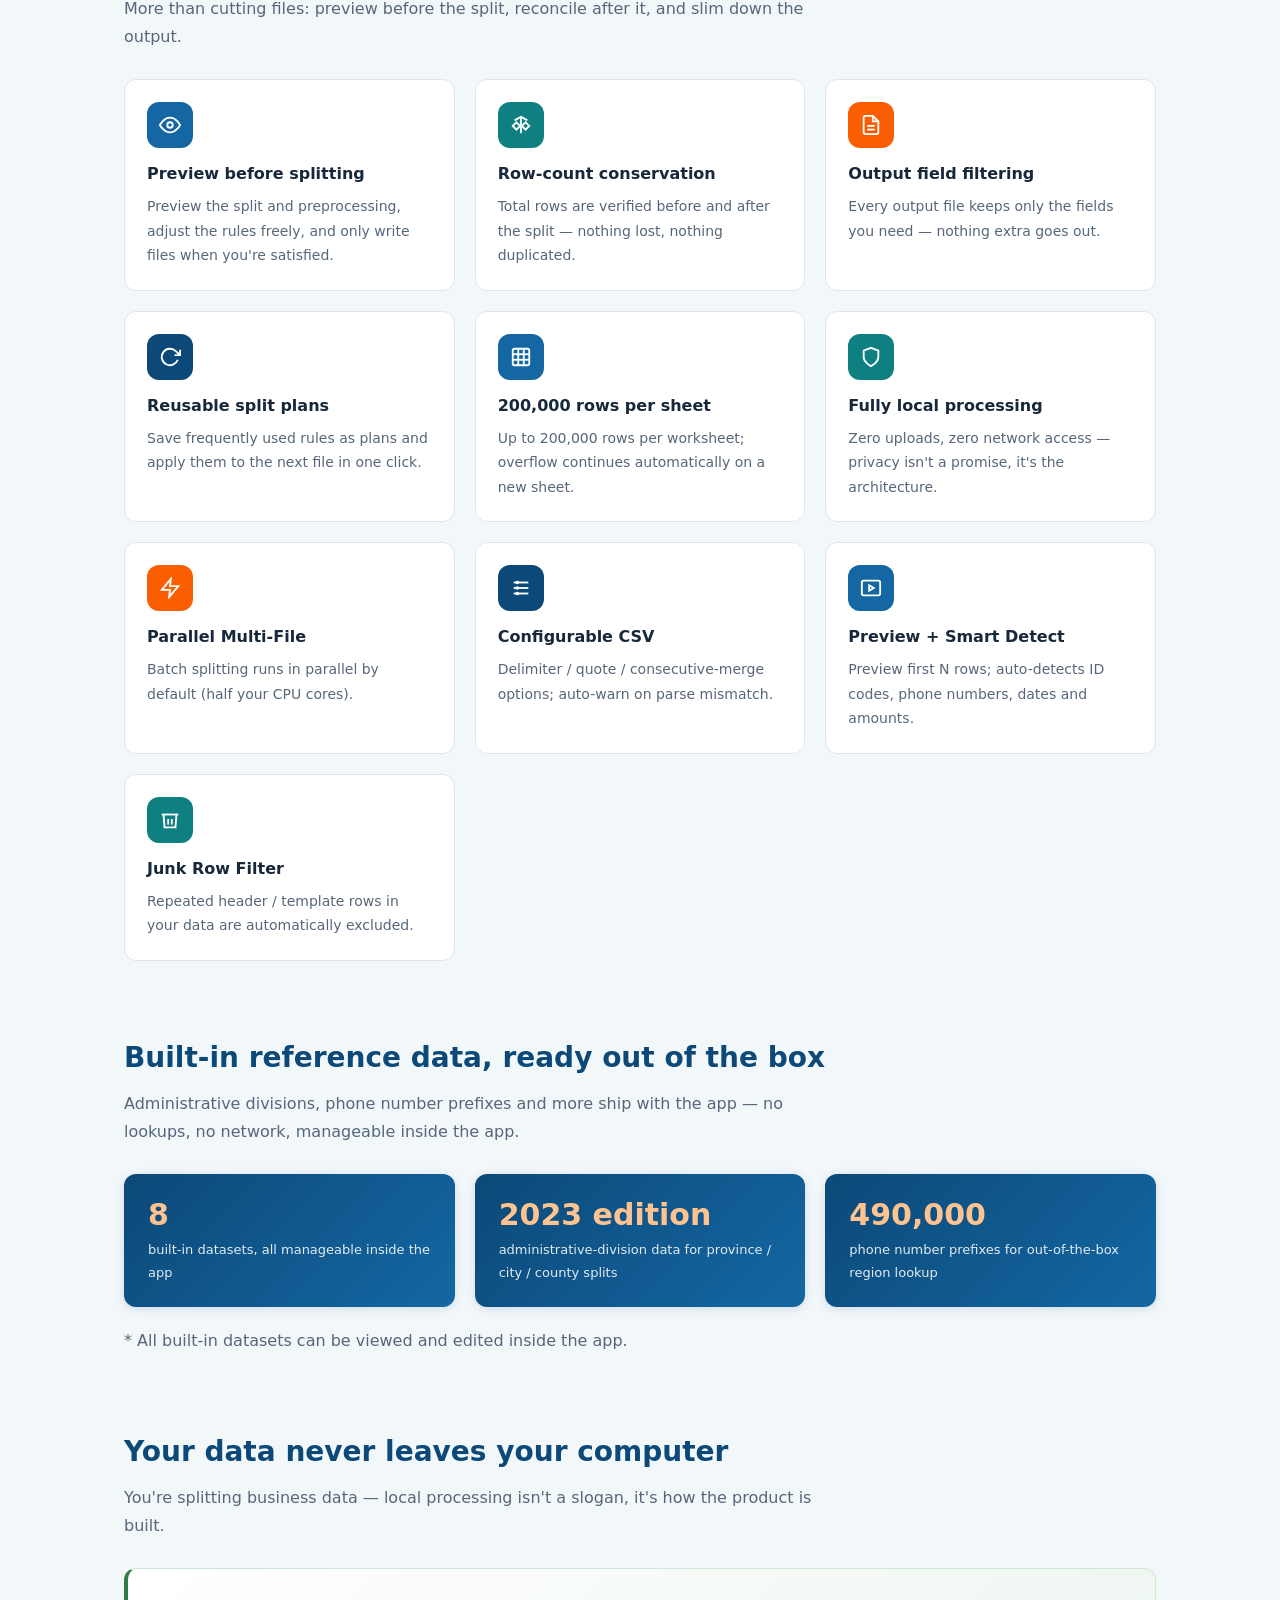
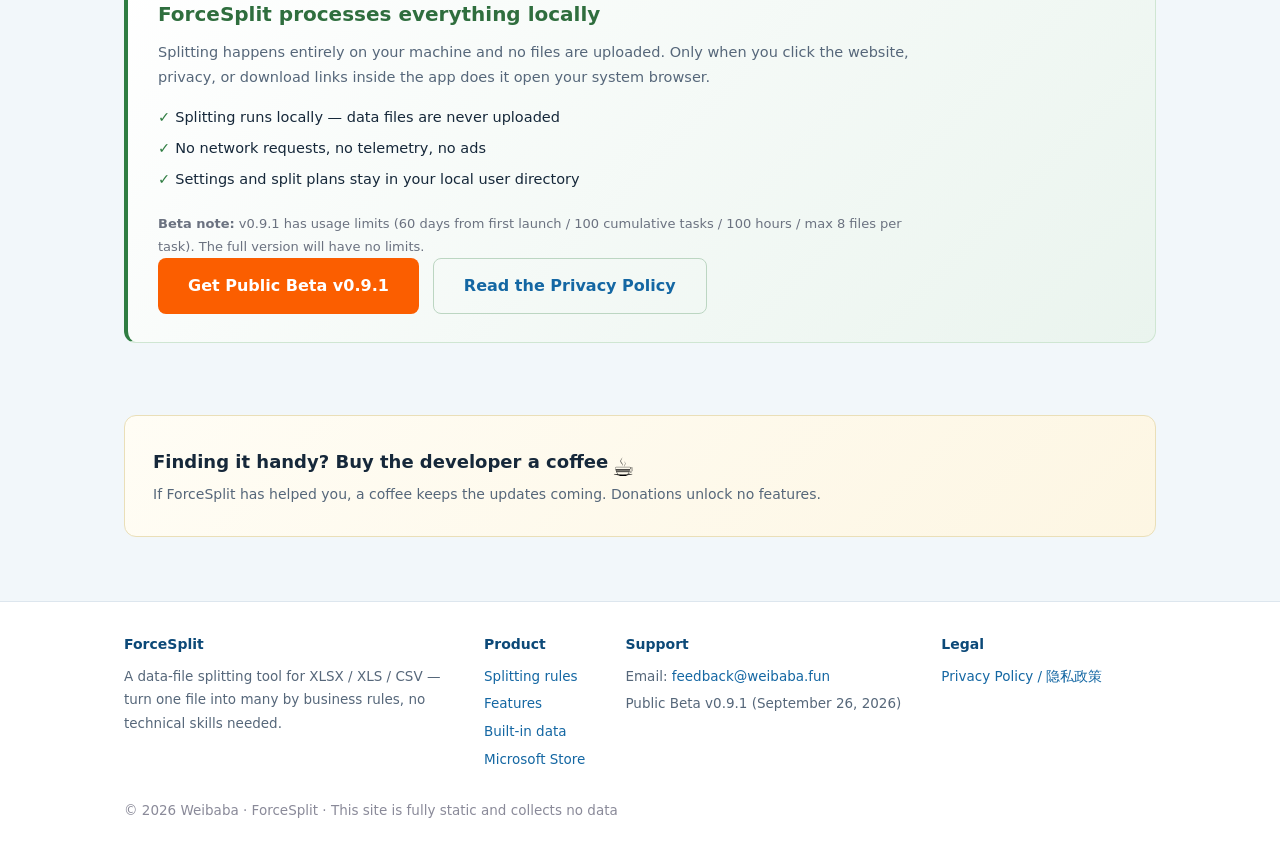
==== commit e6c605e2: "v0.9.2" ====
--- a/en/index.html
+++ b/en/index.html
@@ -11,7 +11,7 @@
 <meta property="og:description" content="Split XLSX / XLS / CSV into multiple files by business rules · 7 splitting rules · preview before splitting · row-count verification · fully local, zero uploads.">
 <meta property="og:type" content="website">
 <meta property="og:url" content="https://forcesplit.weibaba.fun/en/">
-<title>ForceSplit — Split Data Files by Field Rules | XLSX / XLS / CSV · 7 Rules</title>
+<title>庖丁解表 ForceSplit — Split Data Files by Field Rules | XLSX / XLS / CSV · 7 Rules</title>
 <link rel="canonical" href="https://forcesplit.weibaba.fun/en/">
 <link rel="alternate" hreflang="zh-CN" href="https://forcesplit.weibaba.fun/">
 <link rel="alternate" hreflang="en" href="https://forcesplit.weibaba.fun/en/">
@@ -20,7 +20,7 @@
 <link rel="stylesheet" href="/assets/style.css">
 <script type="application/ld+json">
 {"@context":"https://schema.org","@type":"SoftwareApplication",
- "name":"ForceSplit","operatingSystem":"Windows 10, Windows 11",
+ "name":"庖丁解表 ForceSplit","operatingSystem":"Windows 10, Windows 11",
  "applicationCategory":"UtilitiesApplication",
  "url":"https://forcesplit.weibaba.fun/","softwareVersion":"0.9.1",
  "inLanguage":["zh-CN","en"],
@@ -31,7 +31,7 @@
 
 <nav>
   <div class="container nav-inner">
-    <a class="brand" href="/en/"><img src="/assets/img/logo.png" alt="ForceSplit">Force<span class="dot">Split</span></a>
+    <a class="brand" href="/en/"><img src="/assets/img/logo.png" alt="ForceSplit">庖丁解<span class="dot">表</span></a>
     <div class="nav-links">
       <a class="hide-sm" href="#rules">Rules</a>
       <a class="hide-sm" href="#features">Features</a>
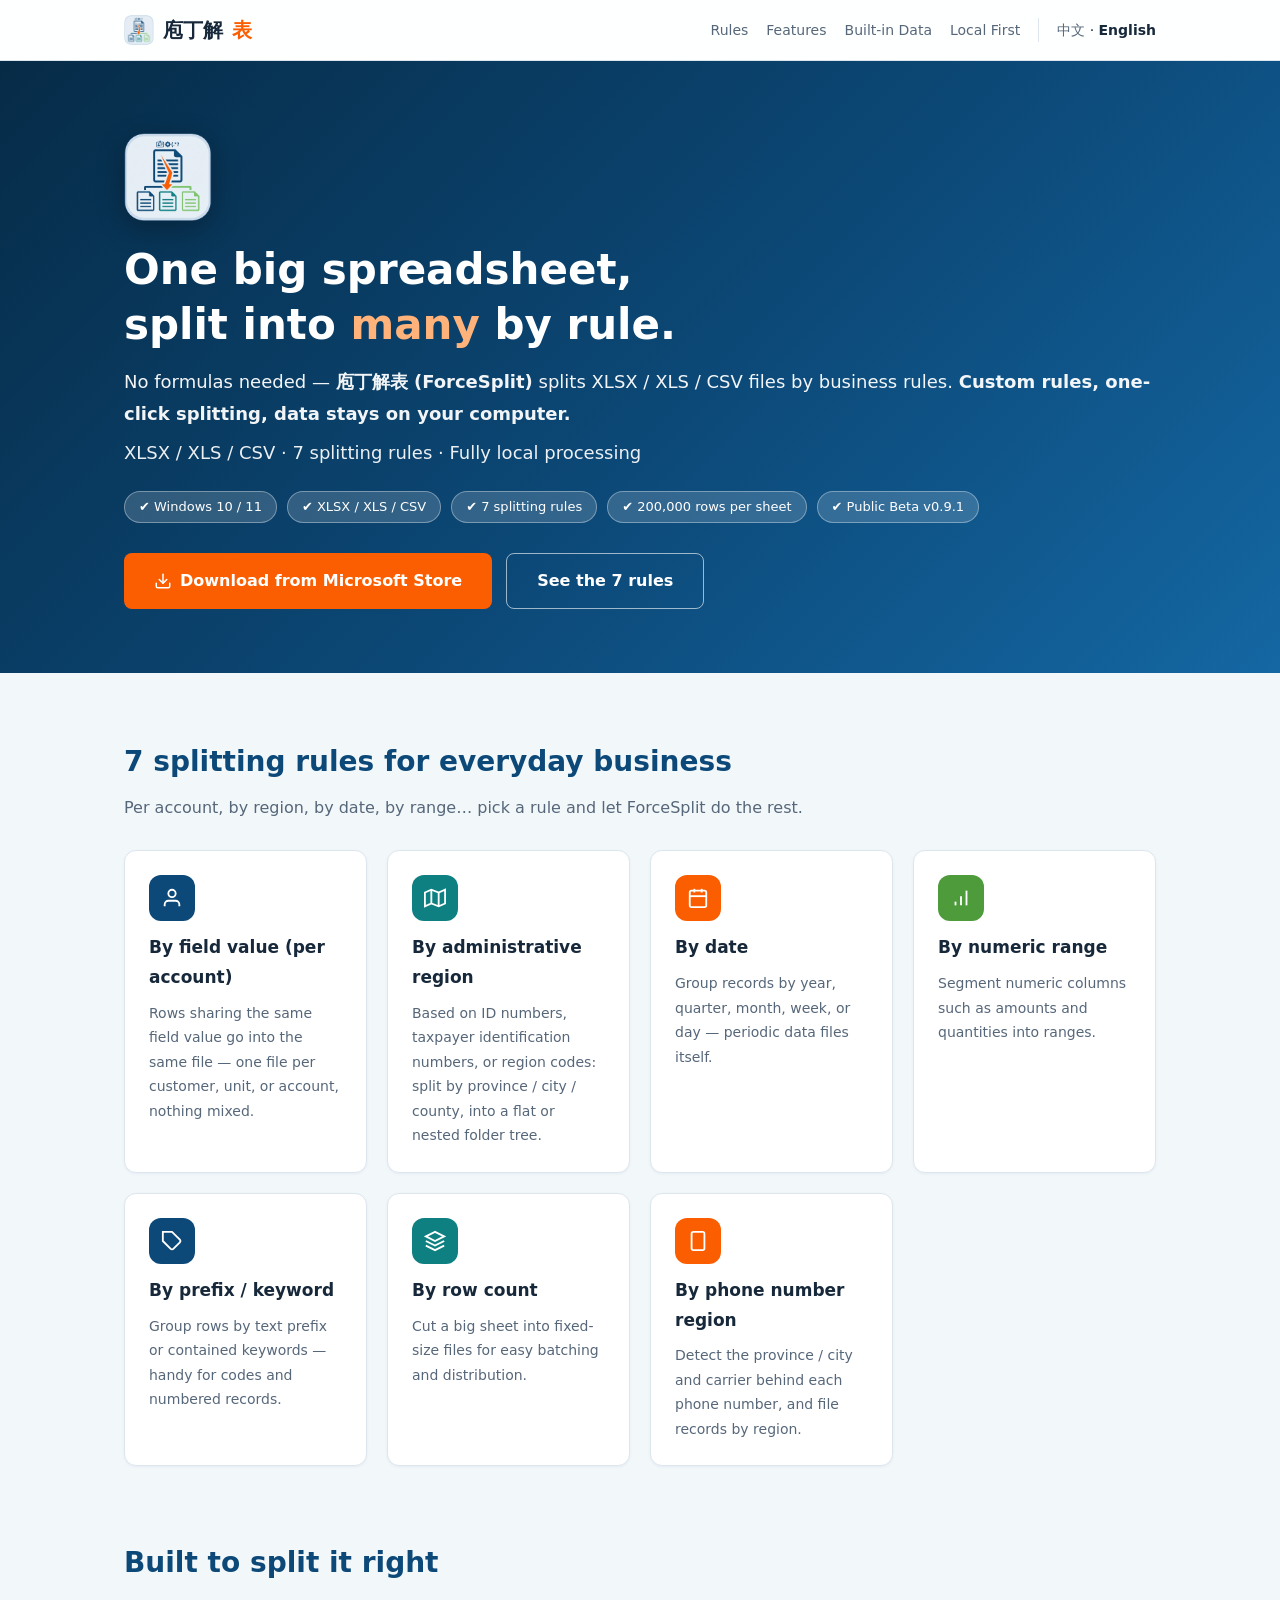
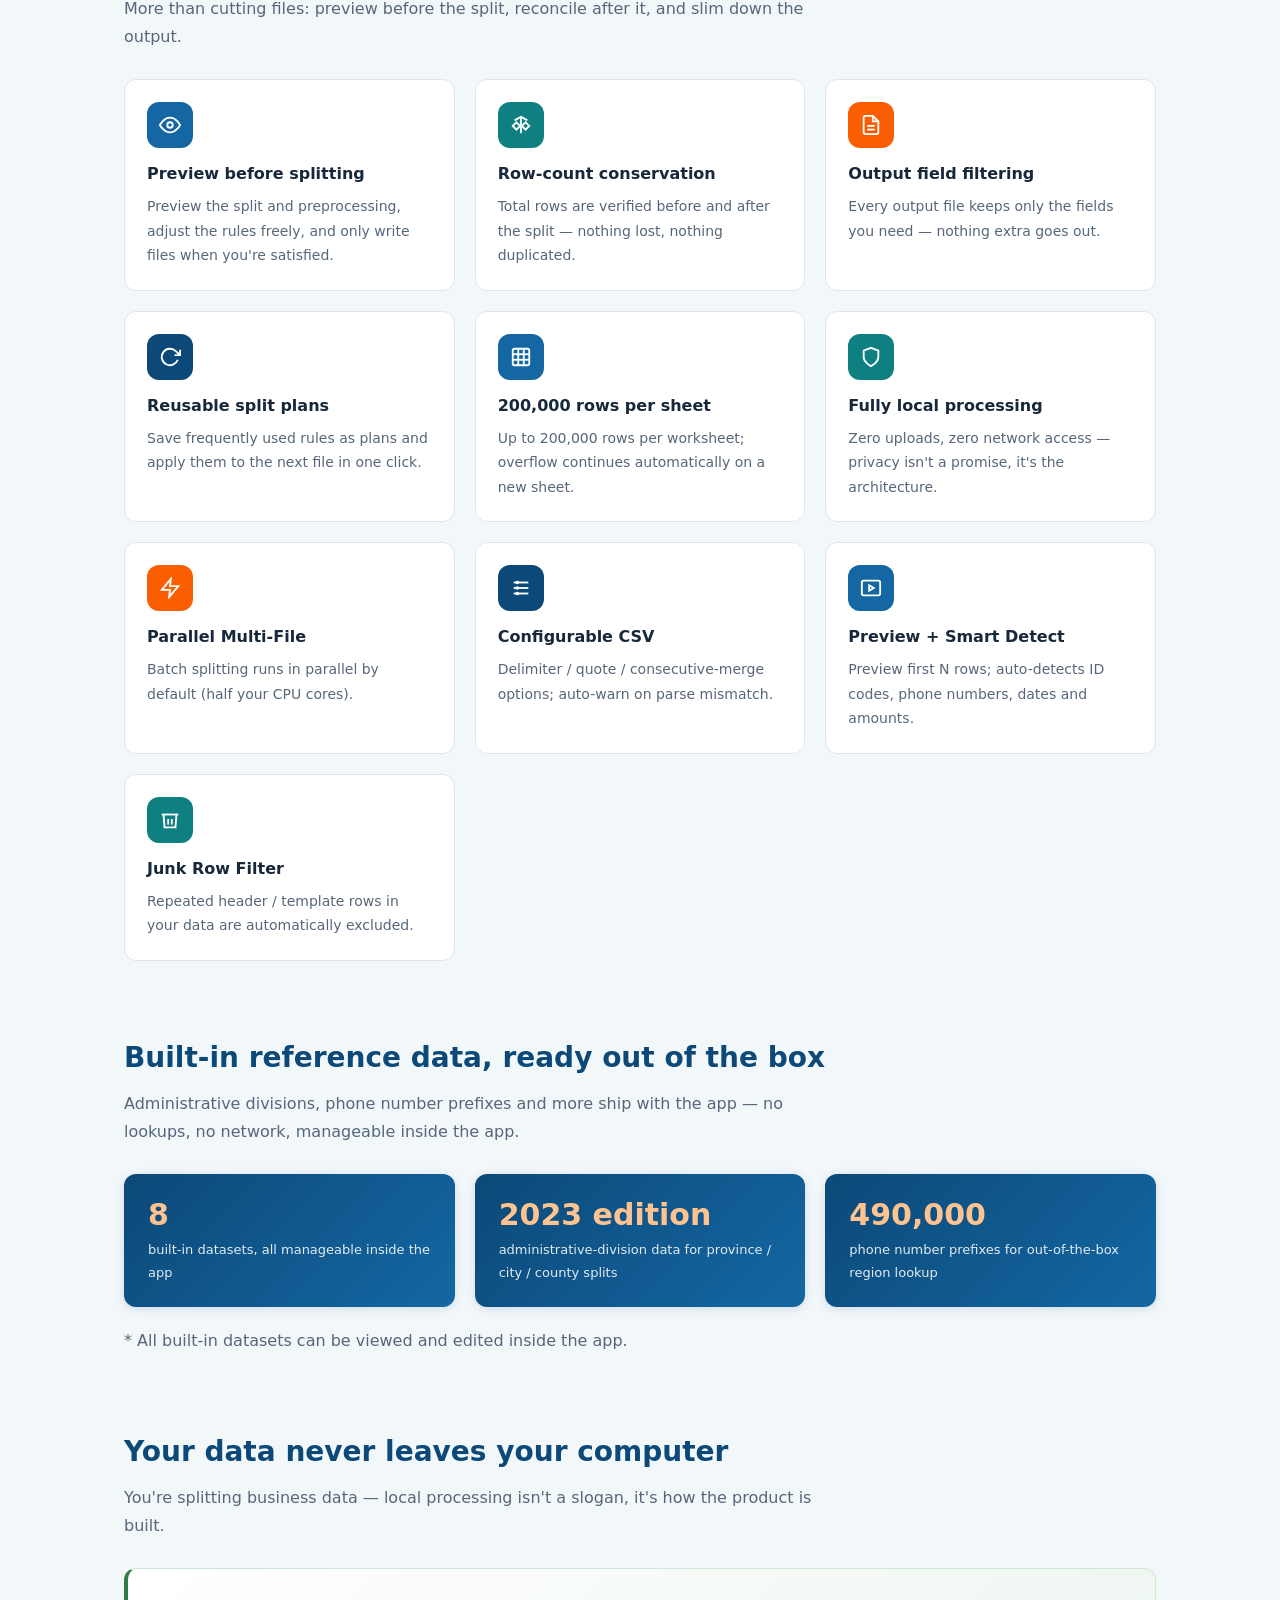
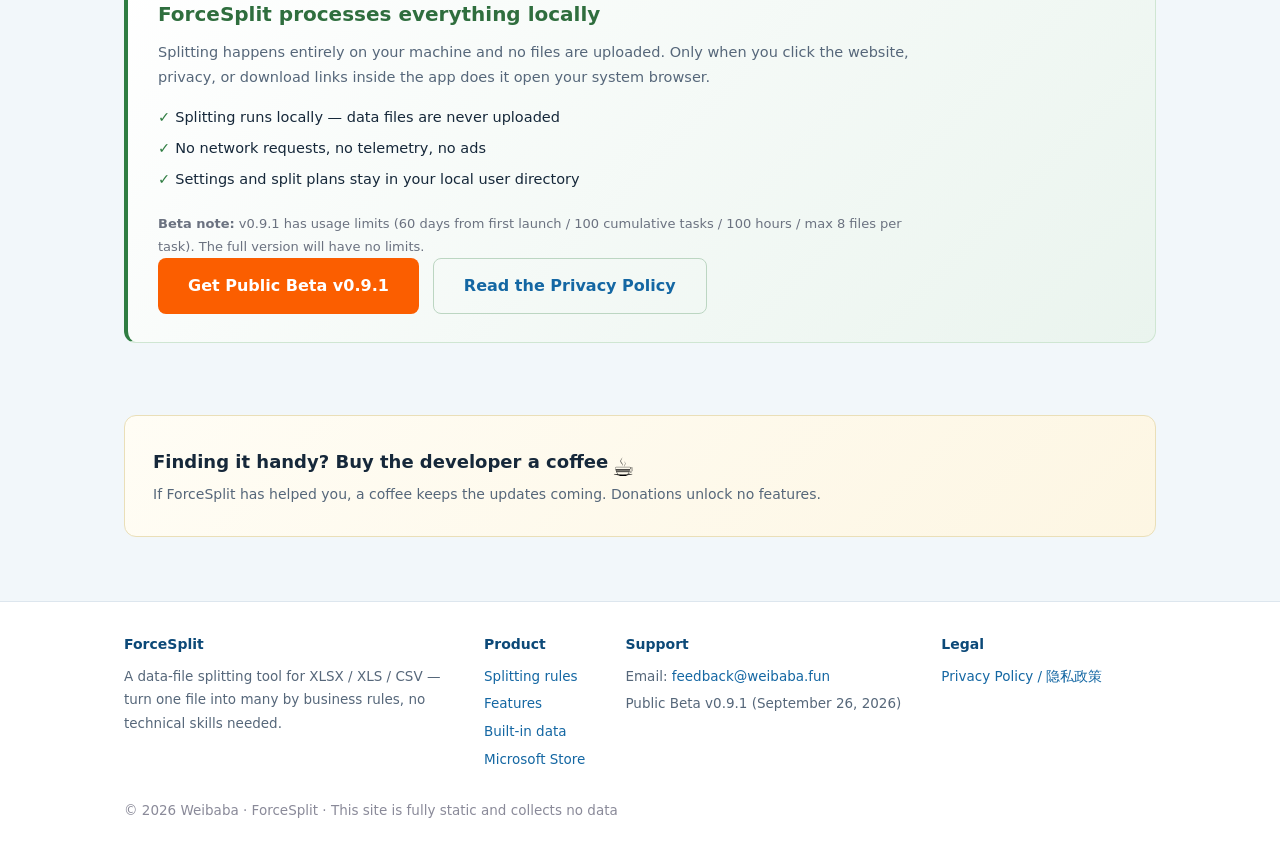
==== commit b2ec08fd: "v0.9.2" ====
--- a/en/index.html
+++ b/en/index.html
@@ -8,7 +8,7 @@
 <link rel="apple-touch-icon" href="/apple-touch-icon.png">
 <meta name="description" content="ForceSplit — split XLSX / XLS / CSV data files into multiple files by business rules, no technical skills needed (Windows). 7 splitting rules: field value, administrative region, date, numeric range, prefix/keyword, row count, phone region; preview before splitting, row-count verification, fully local processing with zero uploads.">
 <meta property="og:title" content="ForceSplit — Split Data Files by Field Rules">
-<meta property="og:description" content="Split XLSX / XLS / CSV into multiple files by business rules · 7 splitting rules · preview before splitting · row-count verification · fully local, zero uploads.">
+<meta property="og:description" content="Thousands of rows, masterfully split. No formulas needed — data stays on your computer.">
 <meta property="og:type" content="website">
 <meta property="og:url" content="https://forcesplit.weibaba.fun/en/">
 <title>庖丁解表 ForceSplit — Split Data Files by Field Rules | XLSX / XLS / CSV · 7 Rules</title>
@@ -45,9 +45,10 @@
 <header class="hero">
   <div class="container">
     <img class="hero-logo" src="/assets/img/logo.png" alt="ForceSplit">
-    <h1>One big spreadsheet,<br>split into <span class="key">many</span> by rule.</h1>
-    <p class="pitch">ForceSplit — a data-file splitting tool for <b>XLSX / XLS / CSV</b>: turn one file into many by business rules, with <b>7 splitting rules</b> and a preview before anything is written.</p>
-    <p class="sub">Everything runs locally — zero uploads. Your data never leaves your computer.</p>
+    <h1>
+One big spreadsheet,<br>split into <span class="key">many</span> by rule.</h1>
+    <p class="pitch">No formulas needed — <b>庖丁解表 (ForceSplit)</b> splits XLSX / XLS / CSV files by business rules. <b>Custom rules, one-click splitting, data stays on your computer.</b></p>
+    <p class="sub">XLSX / XLS / CSV · 7 splitting rules · Fully local processing</p>
     <div class="platform-pills">
       <span class="pill">✔ Windows 10 / 11</span>
       <span class="pill">✔ XLSX / XLS / CSV</span>
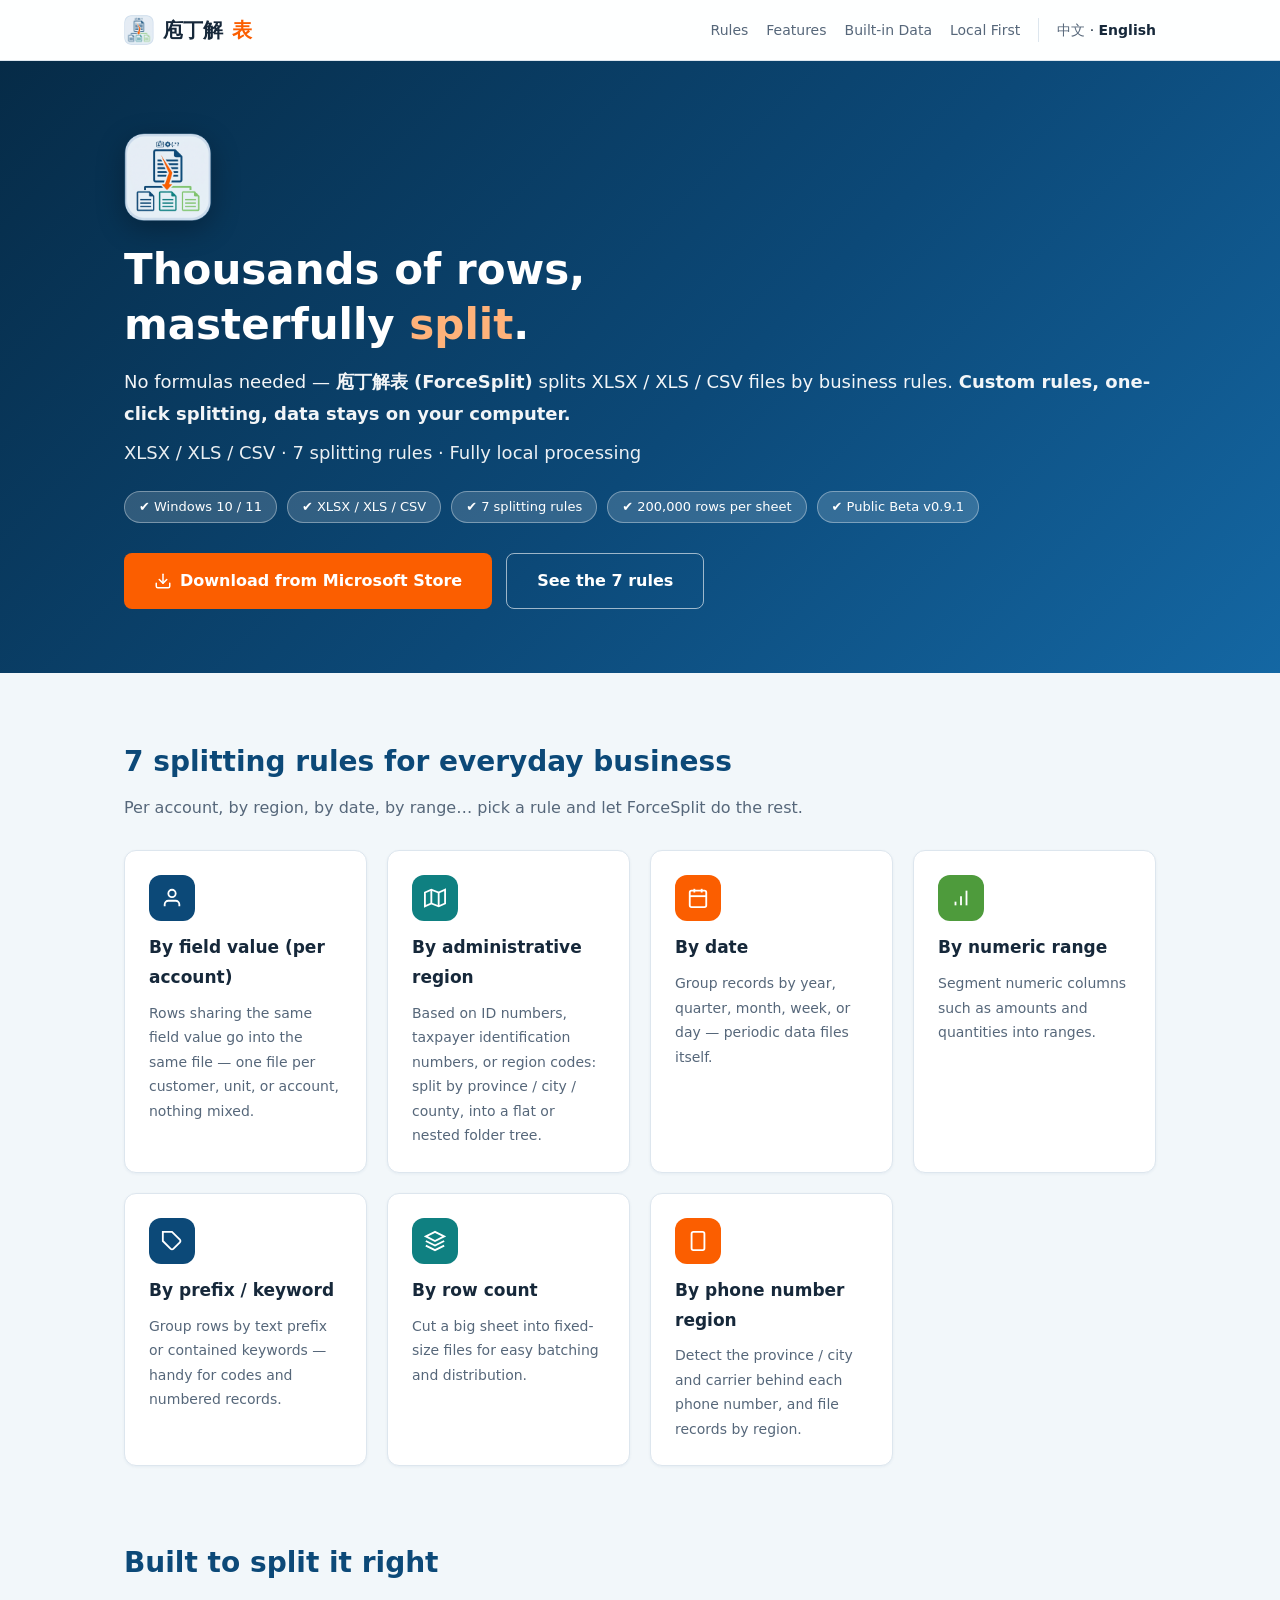
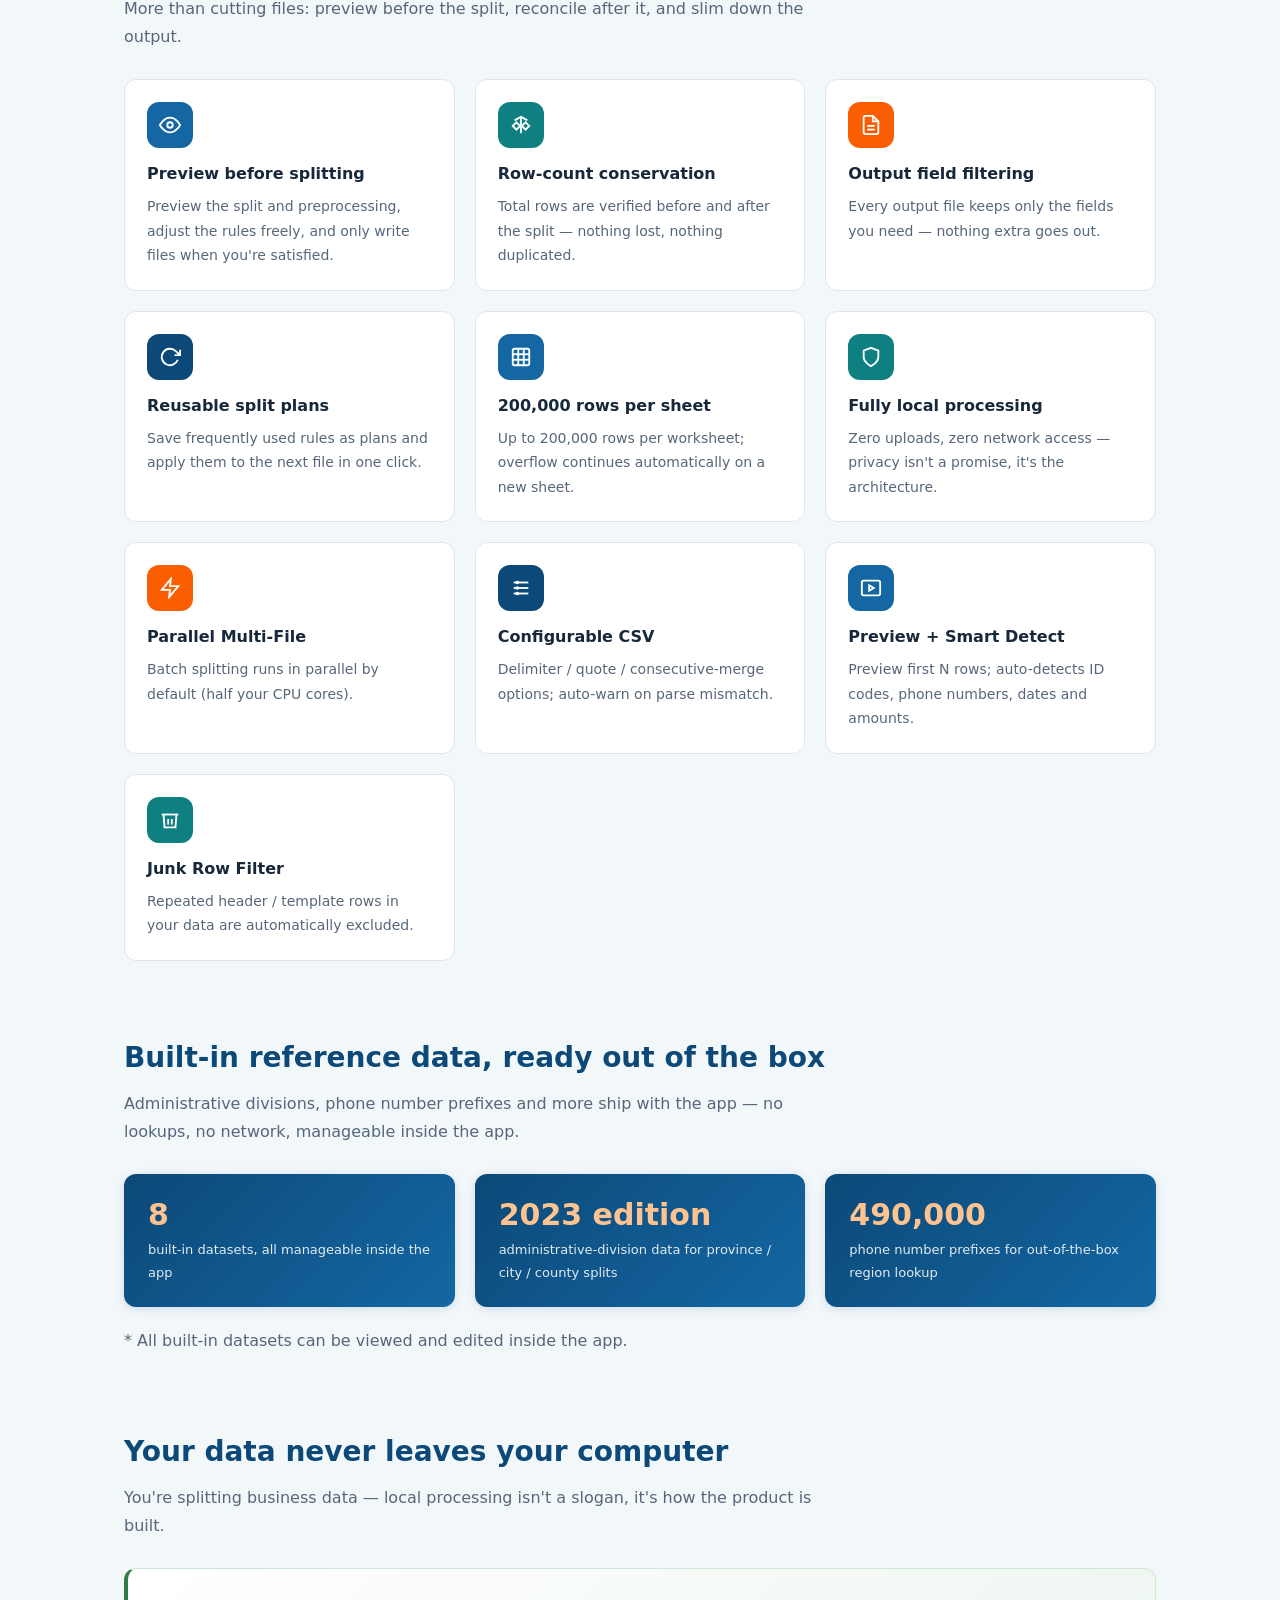
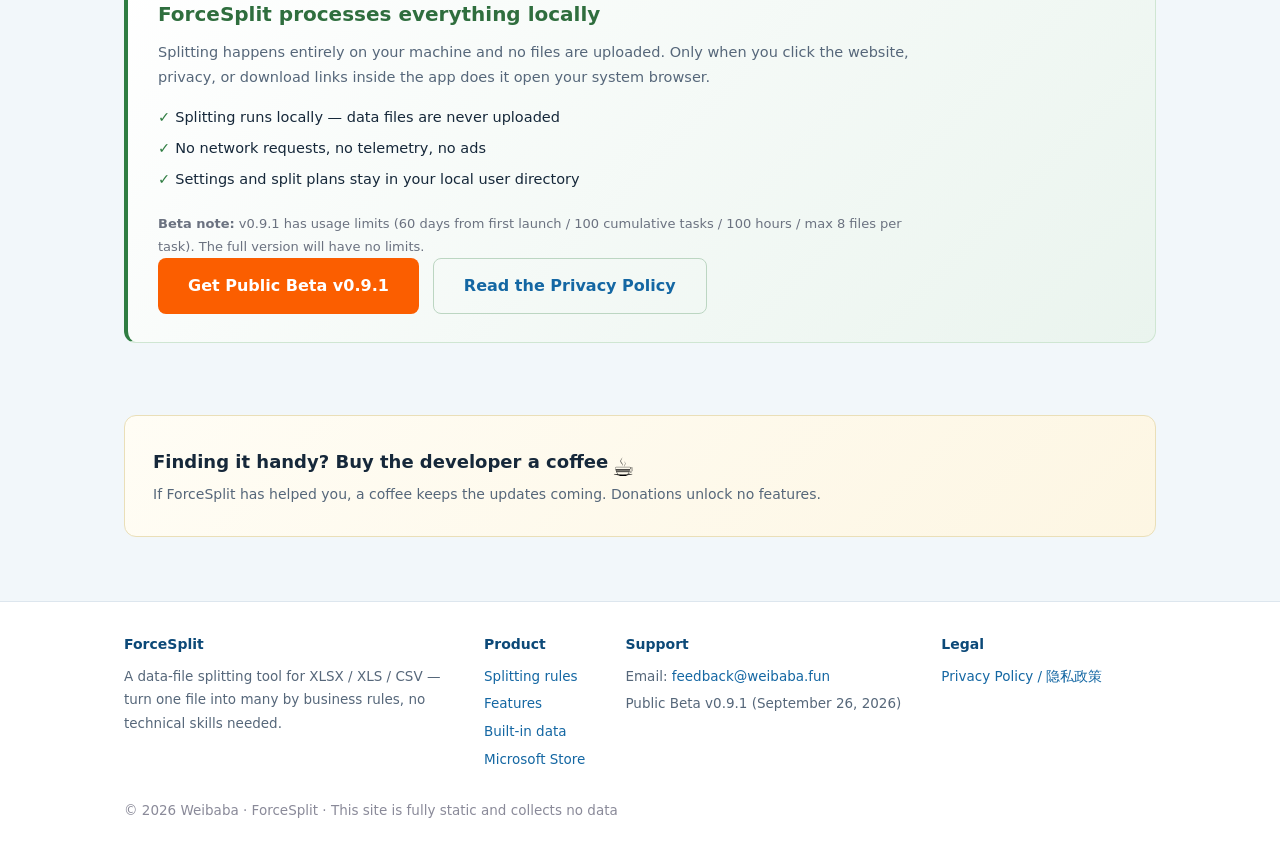
==== commit 260bccee: "v0.9.2" ====
--- a/en/index.html
+++ b/en/index.html
@@ -45,8 +45,7 @@
 <header class="hero">
   <div class="container">
     <img class="hero-logo" src="/assets/img/logo.png" alt="ForceSplit">
-    <h1>
-One big spreadsheet,<br>split into <span class="key">many</span> by rule.</h1>
+    <h1>Thousands of rows,<br>masterfully <span class="key">split</span>.</h1>
     <p class="pitch">No formulas needed — <b>庖丁解表 (ForceSplit)</b> splits XLSX / XLS / CSV files by business rules. <b>Custom rules, one-click splitting, data stays on your computer.</b></p>
     <p class="sub">XLSX / XLS / CSV · 7 splitting rules · Fully local processing</p>
     <div class="platform-pills">
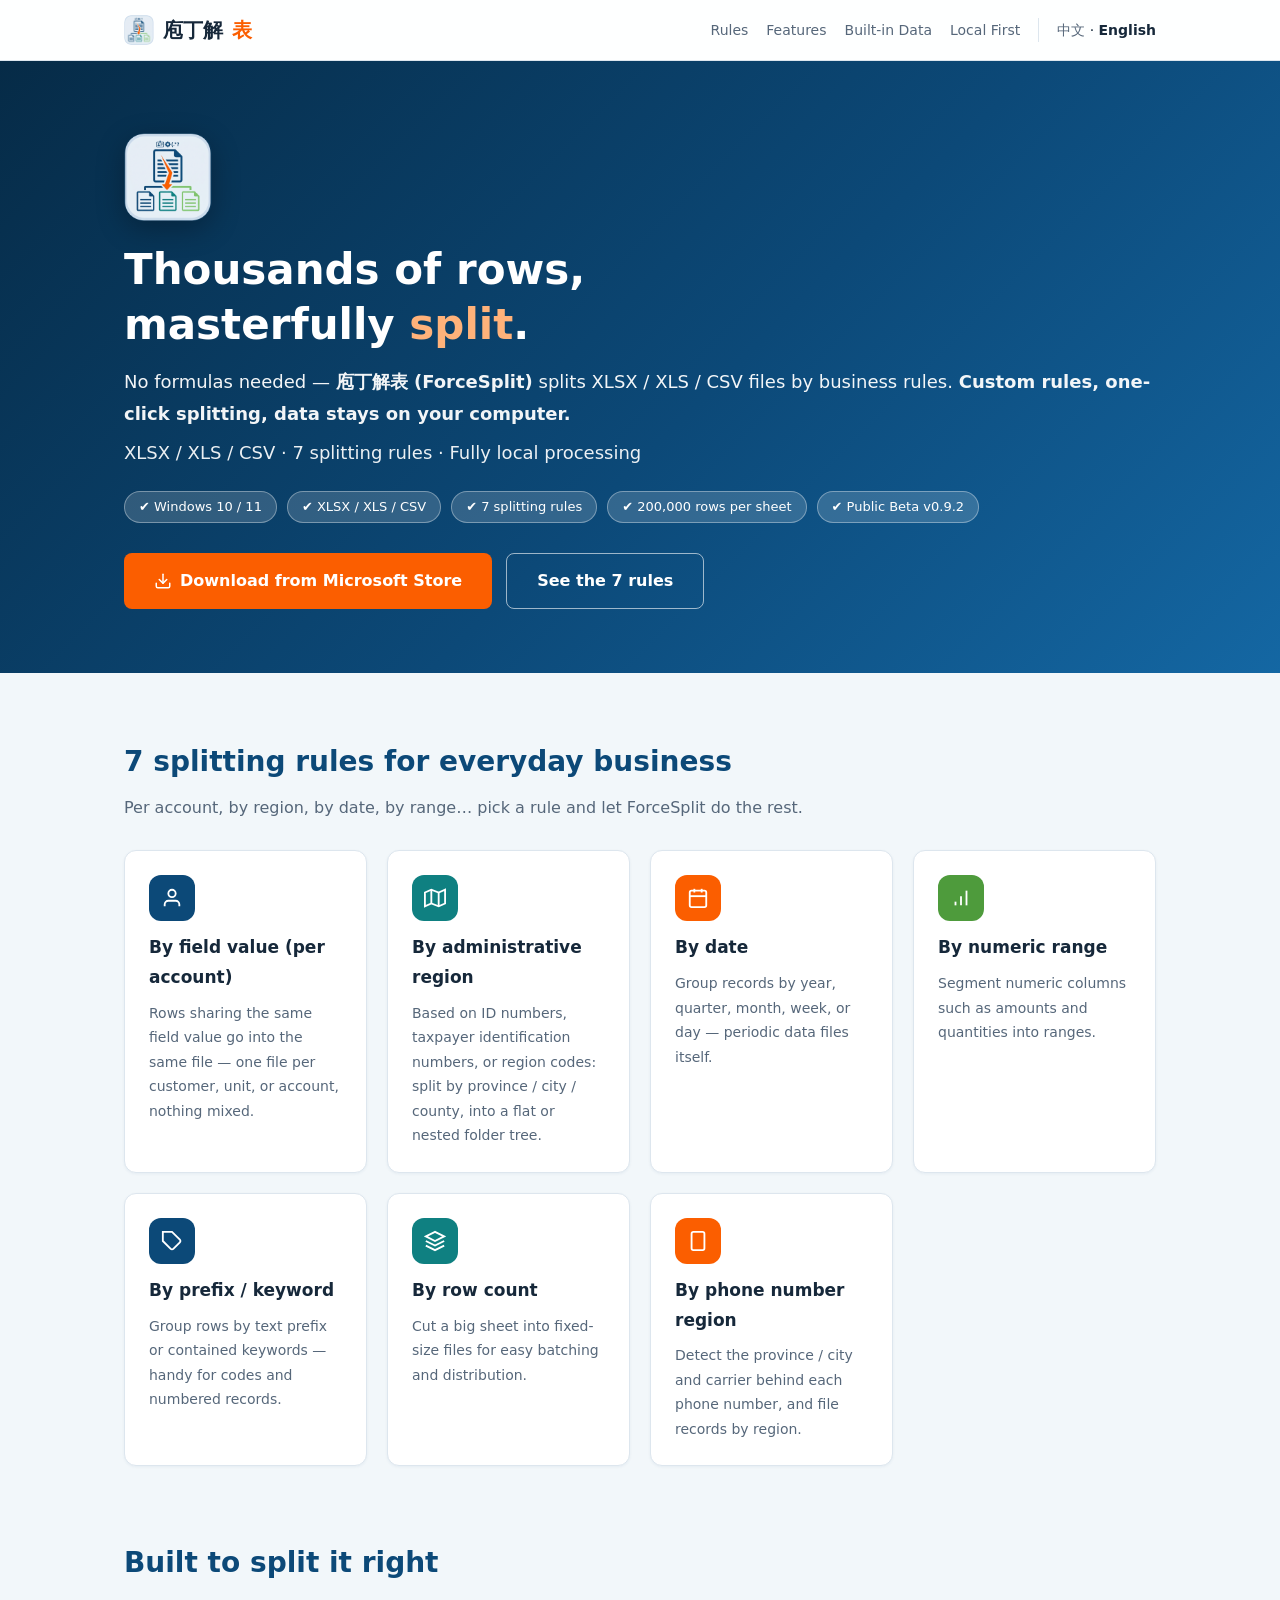
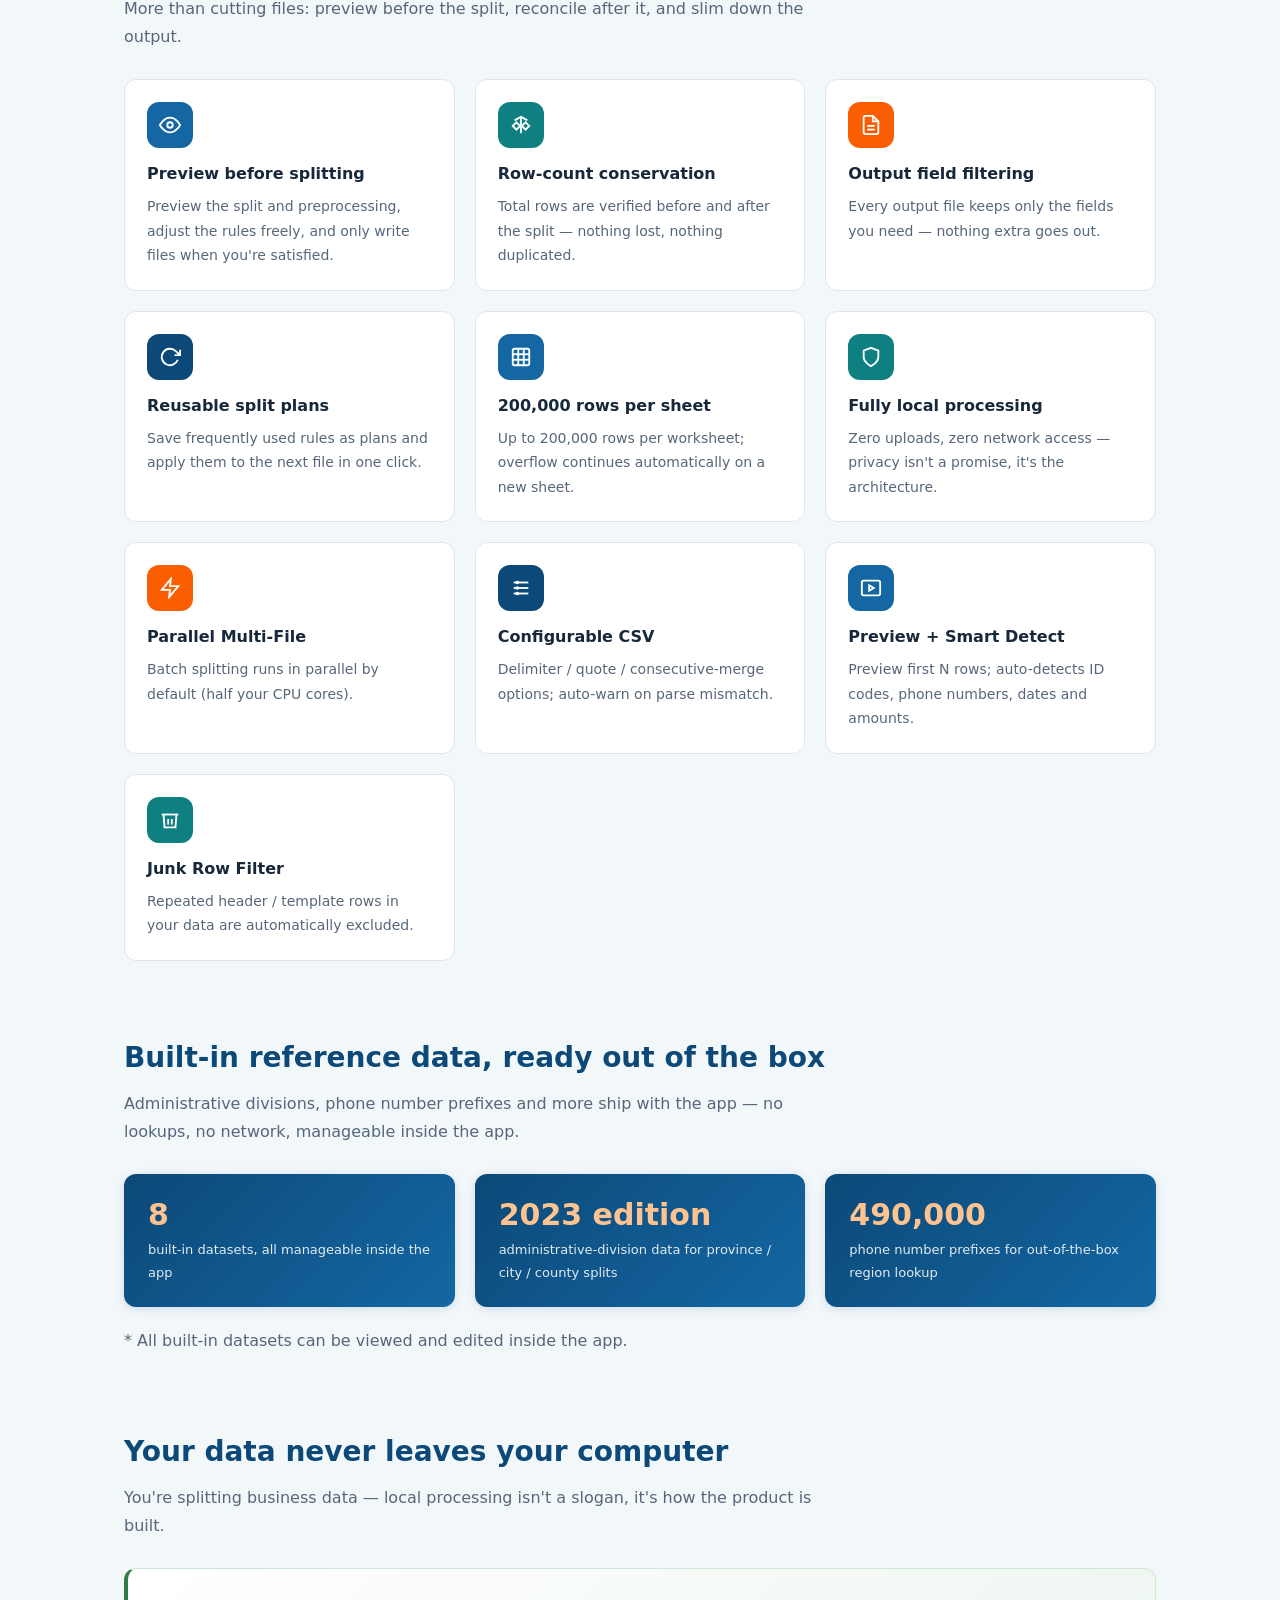
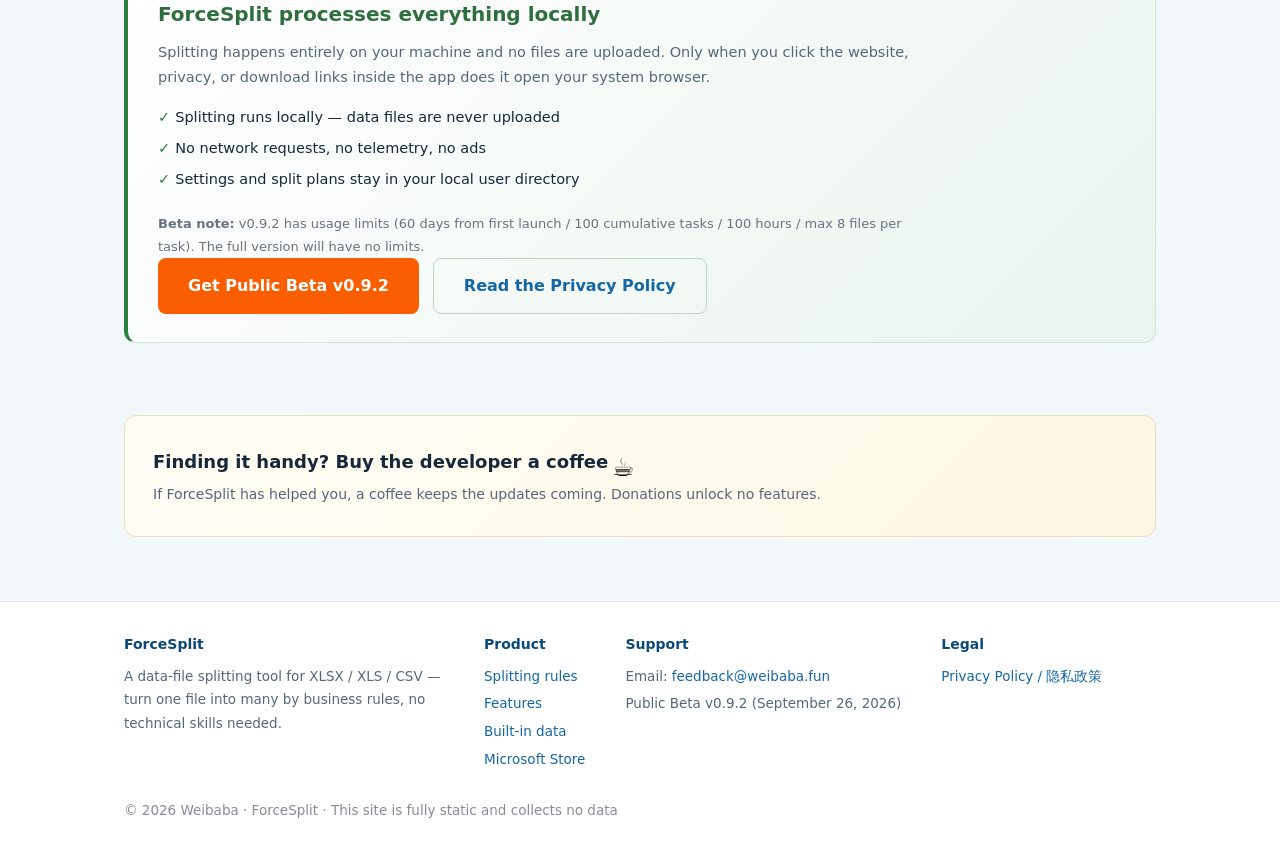
==== commit 48485629: "v0.9.2" ====
--- a/en/index.html
+++ b/en/index.html
@@ -22,7 +22,7 @@
 {"@context":"https://schema.org","@type":"SoftwareApplication",
  "name":"庖丁解表 ForceSplit","operatingSystem":"Windows 10, Windows 11",
  "applicationCategory":"UtilitiesApplication",
- "url":"https://forcesplit.weibaba.fun/","softwareVersion":"0.9.1",
+ "url":"https://forcesplit.weibaba.fun/","softwareVersion":"0.9.2",
  "inLanguage":["zh-CN","en"],
  "description":"Split XLSX / XLS / CSV data files into multiple files by field-based business rules, fully processed locally on Windows."}
 </script>
@@ -53,7 +53,7 @@
       <span class="pill">✔ XLSX / XLS / CSV</span>
       <span class="pill">✔ 7 splitting rules</span>
       <span class="pill">✔ 200,000 rows per sheet</span>
-      <span class="pill">✔ Public Beta v0.9.1</span>
+      <span class="pill">✔ Public Beta v0.9.2</span>
     </div>
     <div class="btn-row">
       <a class="btn btn-primary" href="https://apps.microsoft.com/detail/9MXMRG84K642">
@@ -192,9 +192,9 @@
         <li>No network requests, no telemetry, no ads</li>
         <li>Settings and split plans stay in your local user directory</li>
       </ul>
-      <p style="margin-top:14px;font-size:13px;color:#6b7280"><b>Beta note:</b> v0.9.1 has usage limits (60 days from first launch / 100 cumulative tasks / 100 hours / max 8 files per task). The full version will have no limits.</p>
+      <p style="margin-top:14px;font-size:13px;color:#6b7280"><b>Beta note:</b> v0.9.2 has usage limits (60 days from first launch / 100 cumulative tasks / 100 hours / max 8 files per task). The full version will have no limits.</p>
       <div class="btn-row">
-        <a class="btn btn-primary" href="https://apps.microsoft.com/detail/9MXMRG84K642">Get Public Beta v0.9.1</a>
+        <a class="btn btn-primary" href="https://apps.microsoft.com/detail/9MXMRG84K642">Get Public Beta v0.9.2</a>
         <a class="btn btn-ghost" style="border-color:#bcd6c2;color:var(--accent)" href="/privacy/">Read the Privacy Policy</a>
       </div>
     </div>
@@ -238,7 +238,7 @@
         <h4>Support</h4>
         <ul>
           <li>Email: <a href="mailto:feedback@weibaba.fun">feedback@weibaba.fun</a></li>
-          <li>Public Beta v0.9.1 (September 26, 2026)</li>
+          <li>Public Beta v0.9.2 (September 26, 2026)</li>
         </ul>
       </div>
       <div>
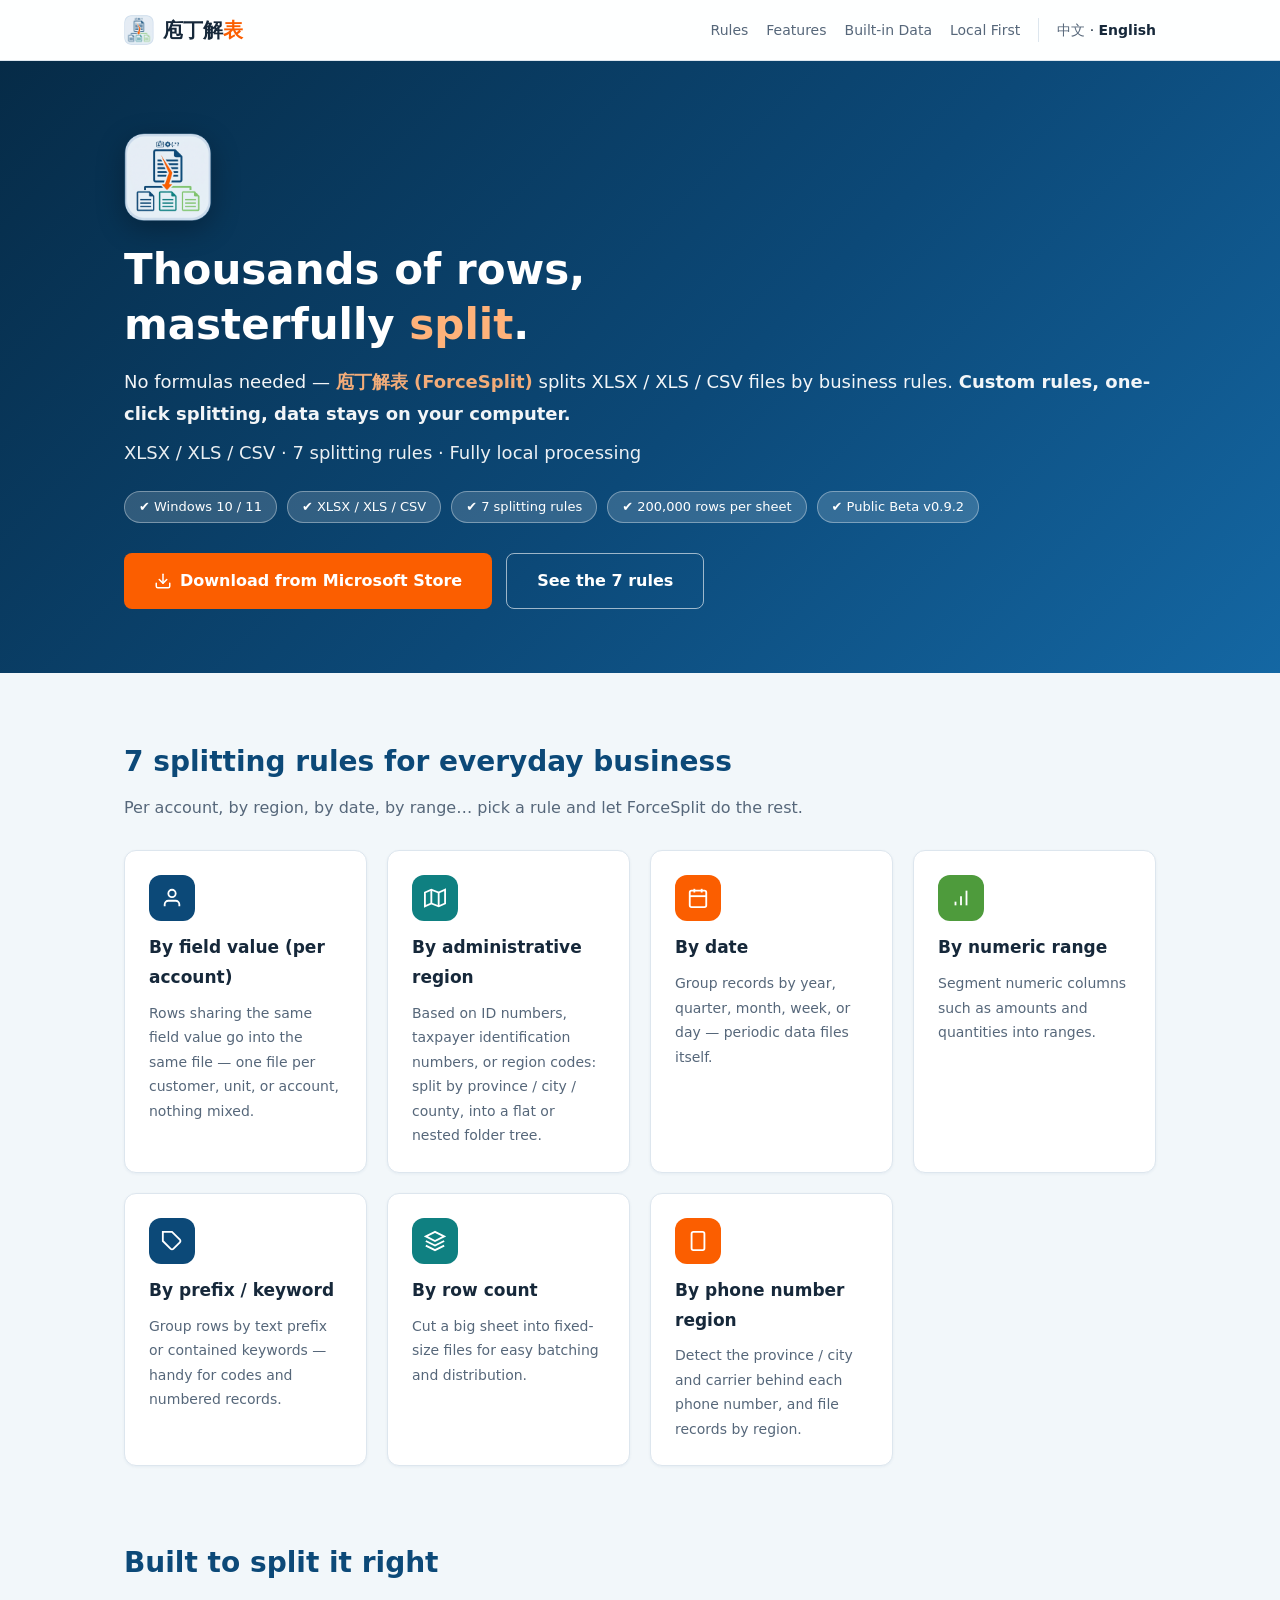
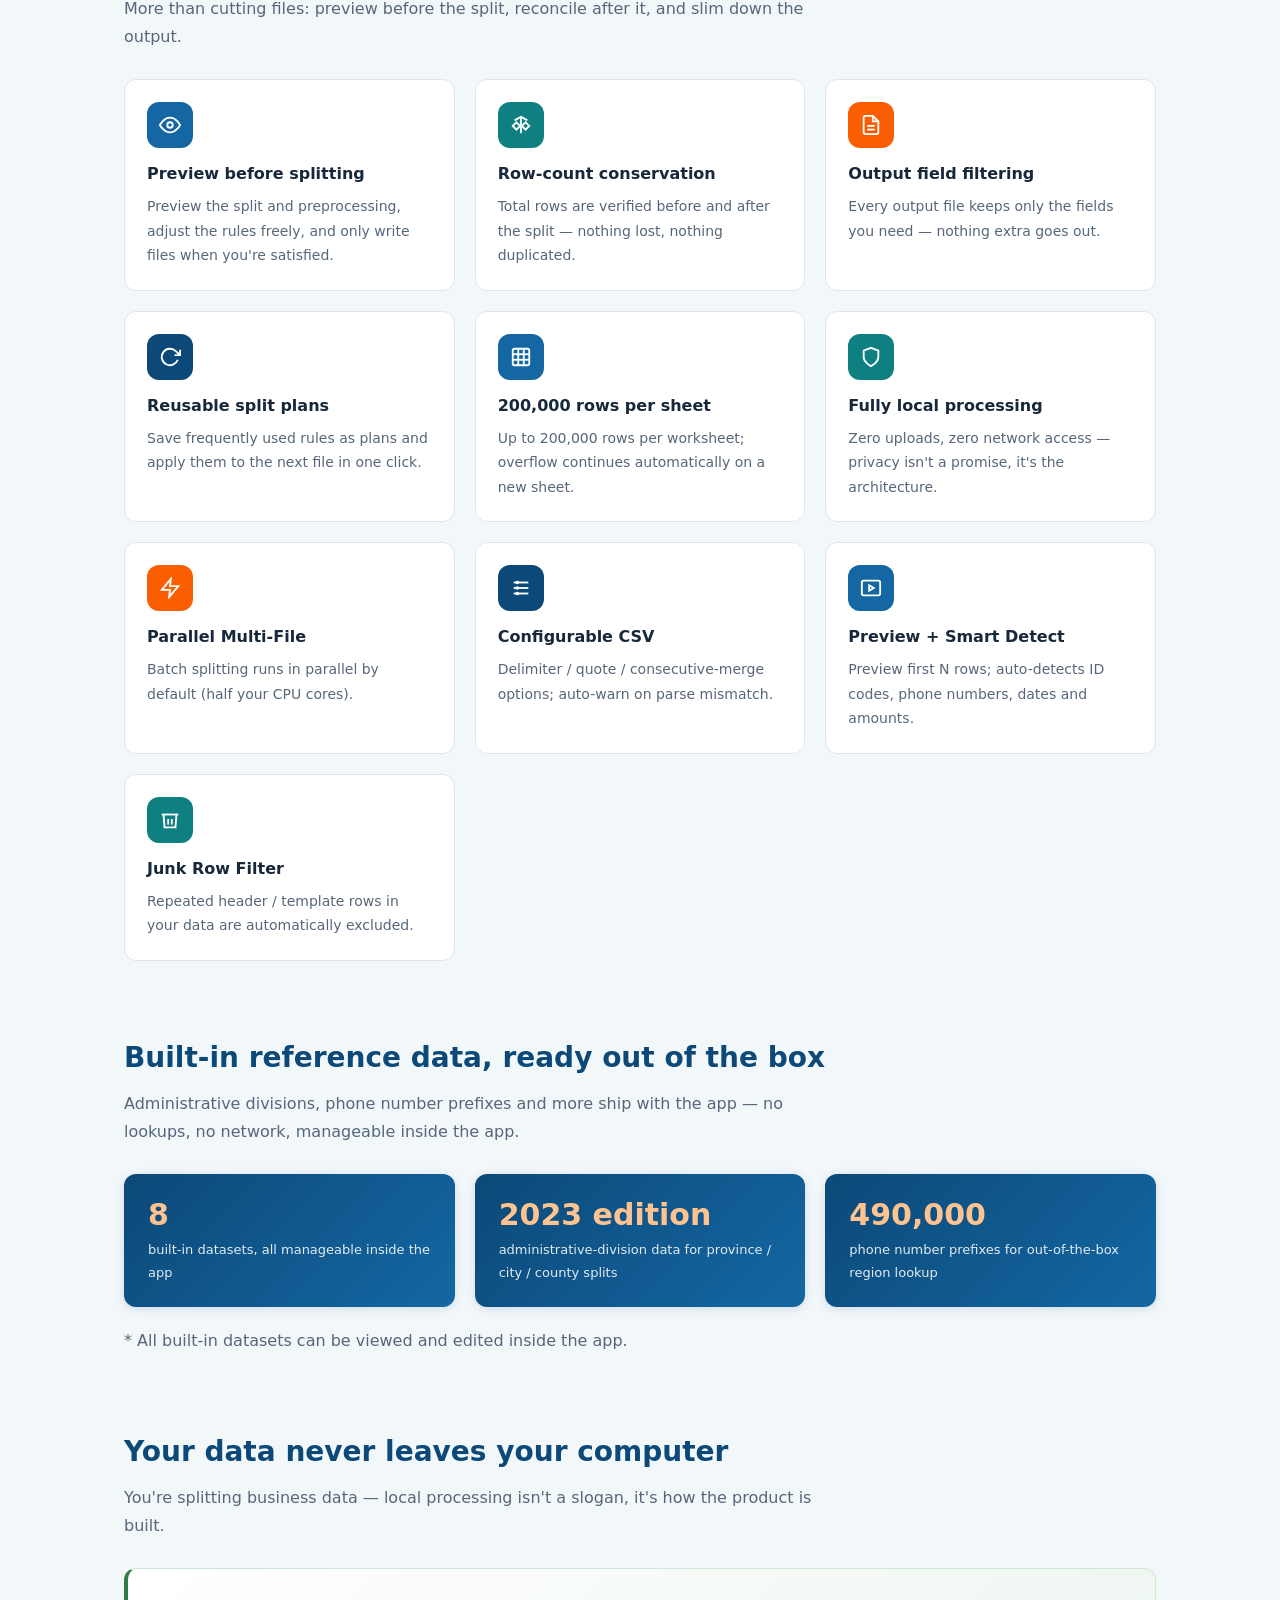
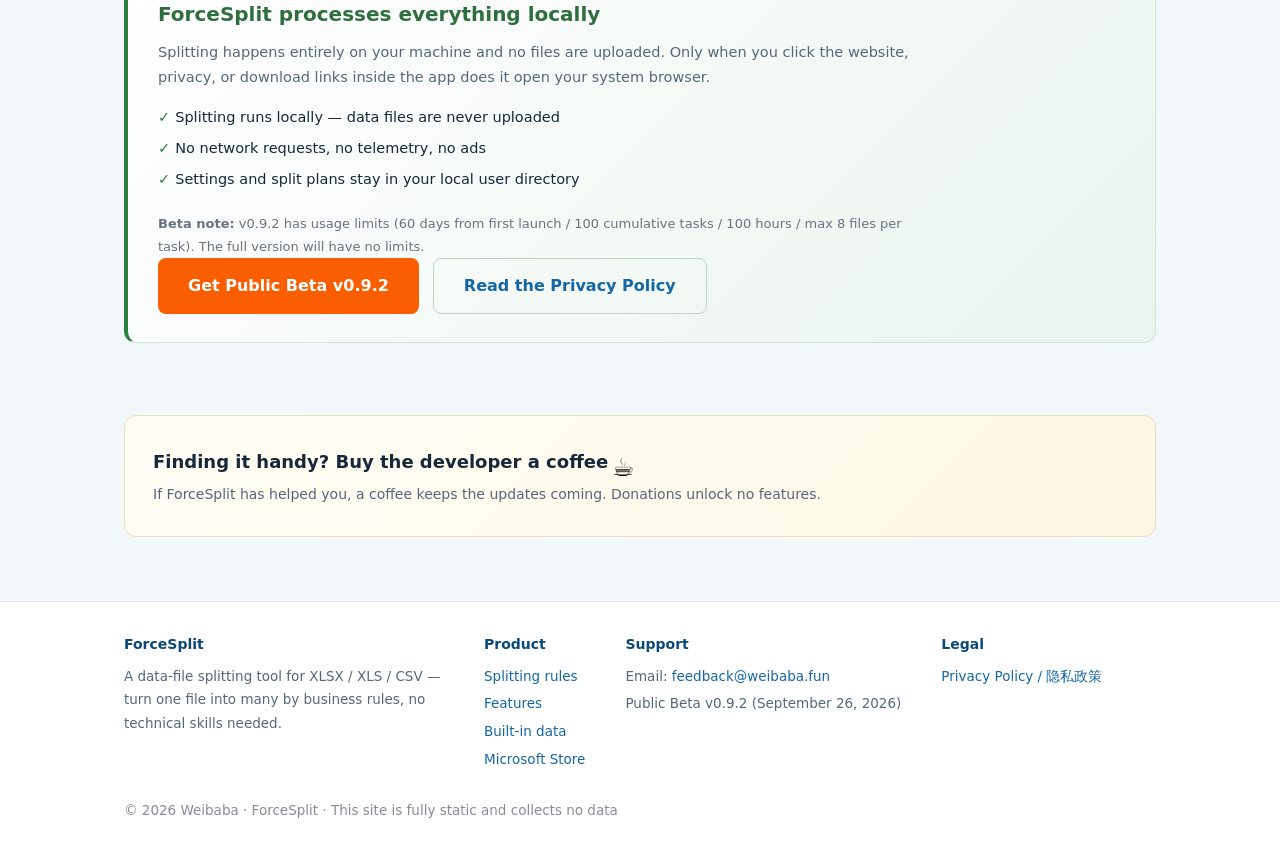
==== commit 85e92175: "v0.9.2" ====
--- a/en/index.html
+++ b/en/index.html
@@ -31,7 +31,7 @@
 
 <nav>
   <div class="container nav-inner">
-    <a class="brand" href="/en/"><img src="/assets/img/logo.png" alt="ForceSplit">庖丁解<span class="dot">表</span></a>
+    <a class="brand" href="/en/"><img src="/assets/img/logo.png" alt="ForceSplit"><span class="brand-name">庖丁解<span class="dot">表</span></span></a>
     <div class="nav-links">
       <a class="hide-sm" href="#rules">Rules</a>
       <a class="hide-sm" href="#features">Features</a>
@@ -46,7 +46,7 @@
   <div class="container">
     <img class="hero-logo" src="/assets/img/logo.png" alt="ForceSplit">
     <h1>Thousands of rows,<br>masterfully <span class="key">split</span>.</h1>
-    <p class="pitch">No formulas needed — <b>庖丁解表 (ForceSplit)</b> splits XLSX / XLS / CSV files by business rules. <b>Custom rules, one-click splitting, data stays on your computer.</b></p>
+    <p class="pitch">No formulas needed — <b class="key">庖丁解表 (ForceSplit)</b> splits XLSX / XLS / CSV files by business rules. <b>Custom rules, one-click splitting, data stays on your computer.</b></p>
     <p class="sub">XLSX / XLS / CSV · 7 splitting rules · Fully local processing</p>
     <div class="platform-pills">
       <span class="pill">✔ Windows 10 / 11</span>
--- a/assets/style.css
+++ b/assets/style.css
@@ -44,9 +44,9 @@
   box-shadow: 0 8px 28px rgba(0,0,0,.28); margin-bottom: 22px;
 }
 .hero h1 { font-size: 42px; line-height: 1.3; margin-bottom: 14px; }
-.hero h1 .key { color: #ffb27a; }
+.hero .key { color: #ffb27a; }
 .hero p.sub { font-size: clamp(15px, 1.9vw, 18px); opacity: .92; }
-.hero .pitch { font-size: clamp(15px, 1.9vw, 18px); margin-bottom: 8px; opacity: .95; }
+.hero .pitch { font-size: clamp(15px, 1.9vw, 18px); margin-bottom: 8px; opacity: .95; text-wrap: pretty; }
 .platform-pills { display: flex; gap: 10px; margin: 22px 0 30px; flex-wrap: wrap; }
 .pill {
   font-size: 13px; padding: 4px 14px; border-radius: 16px;
